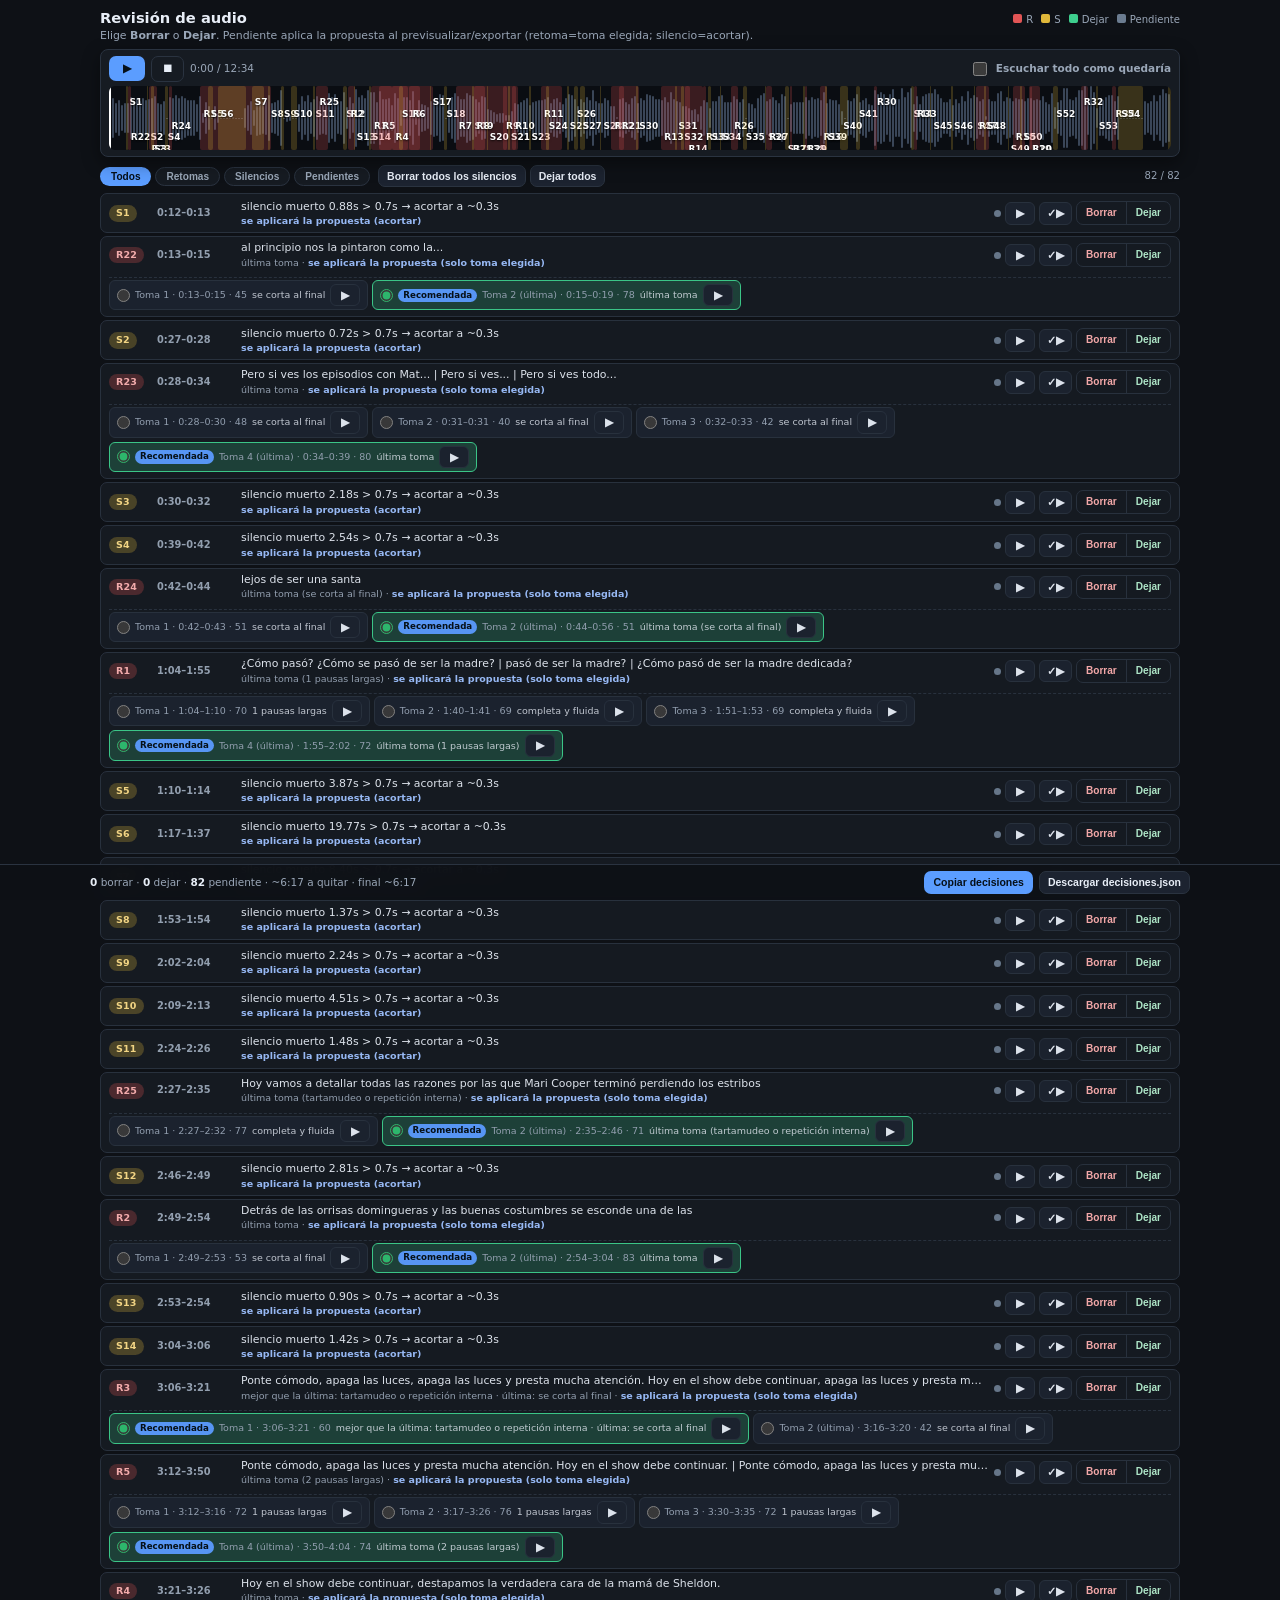
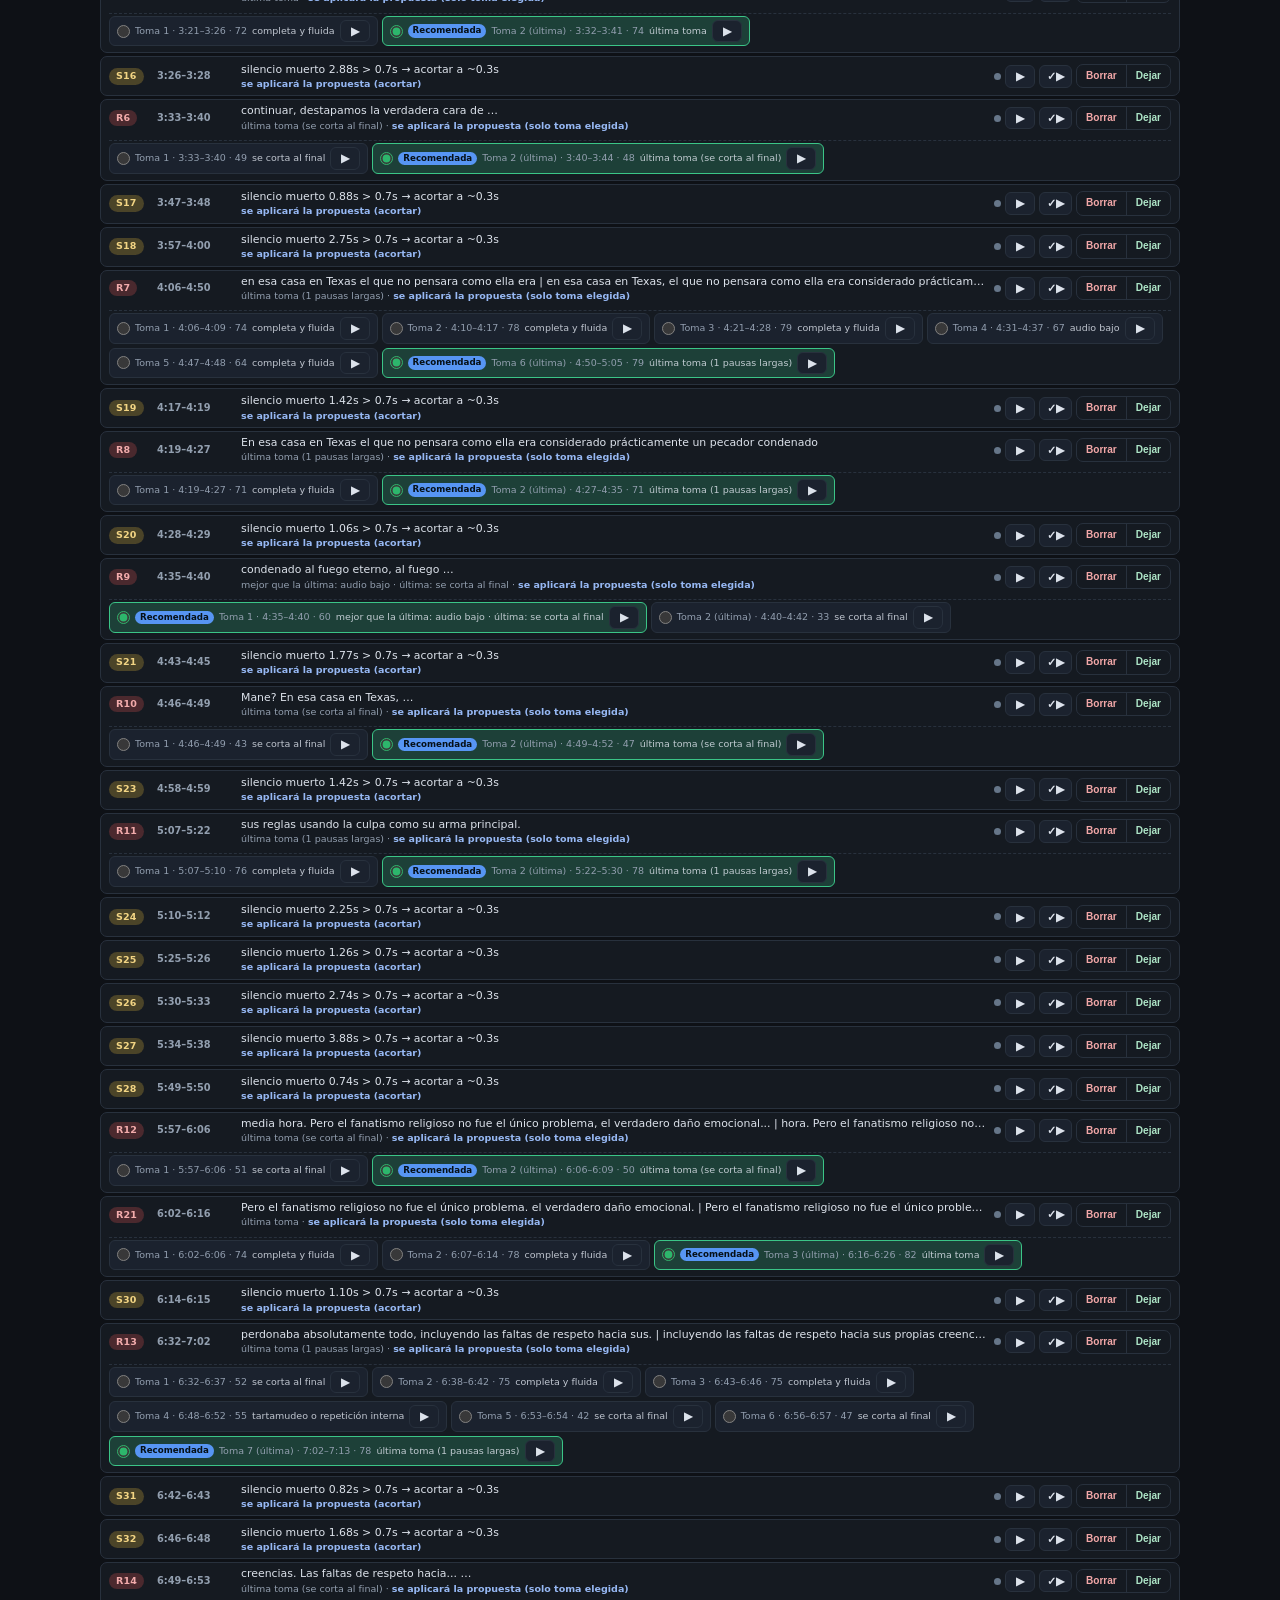
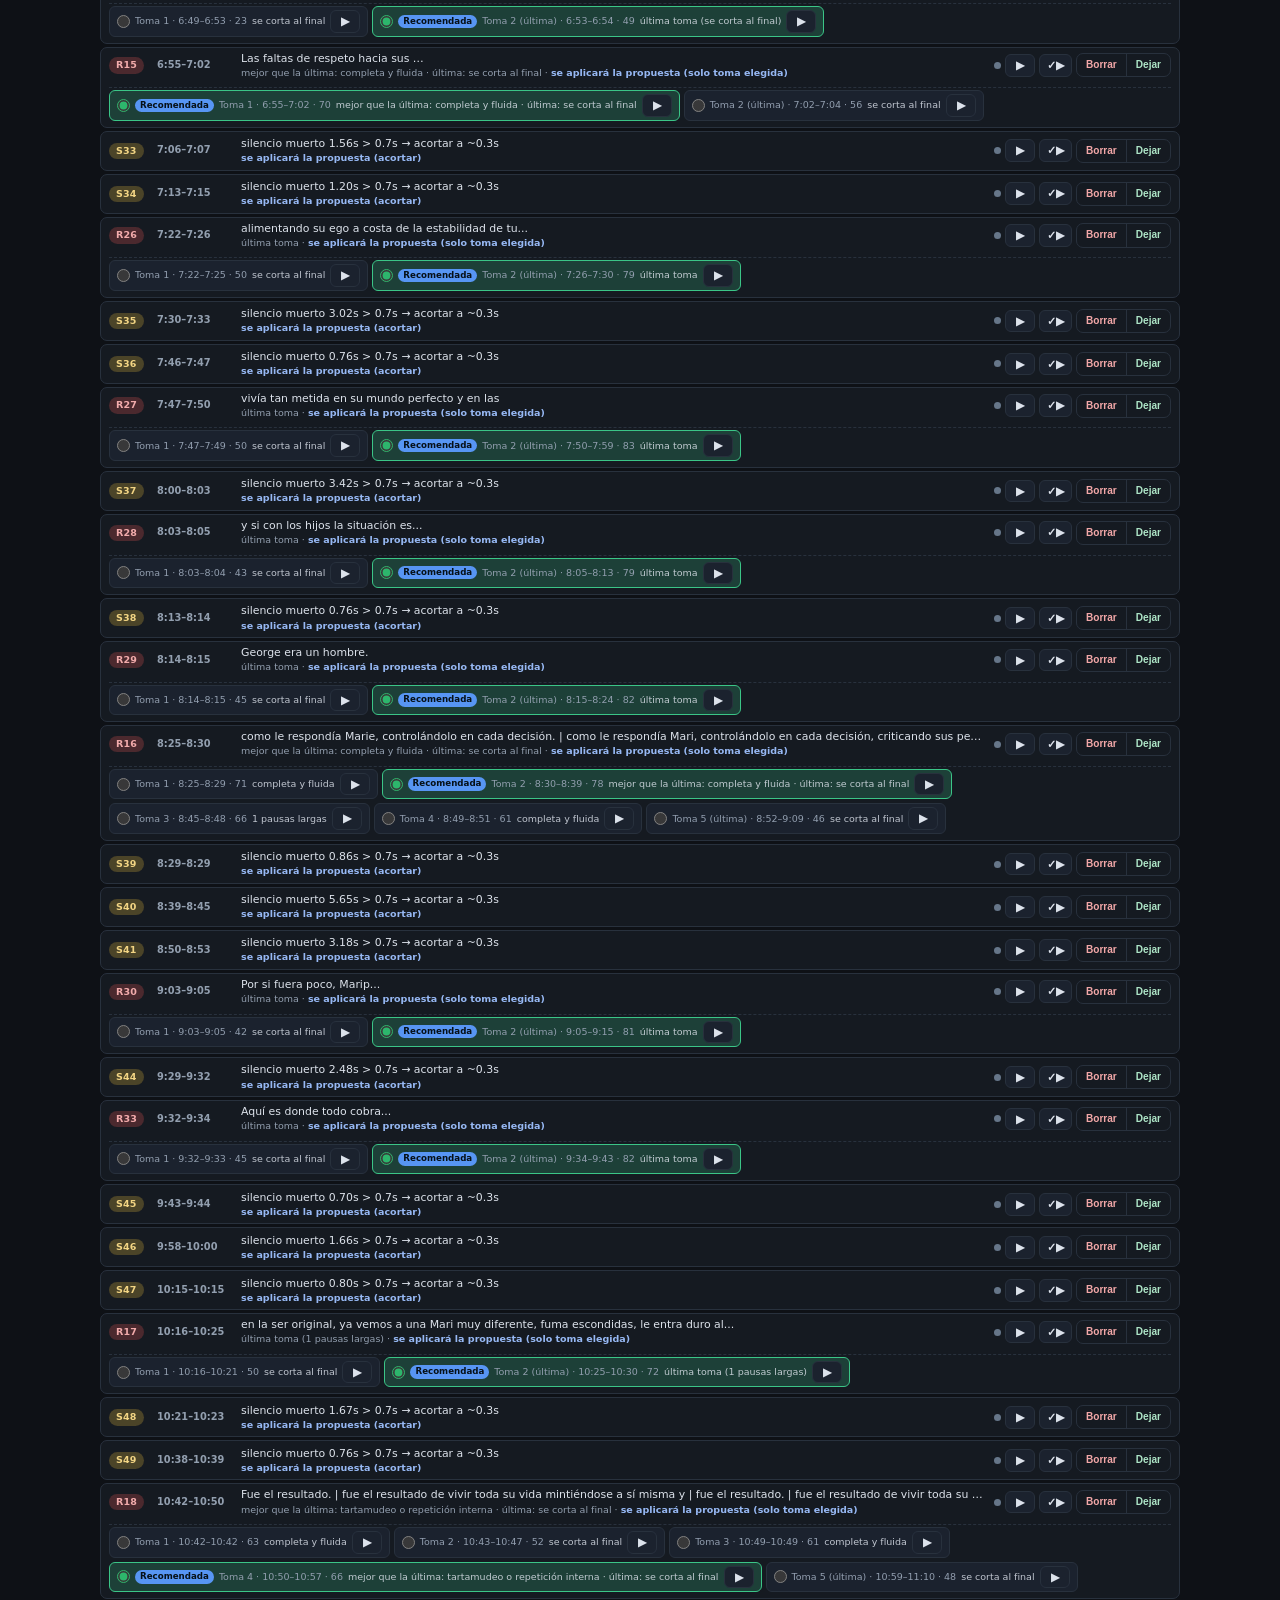
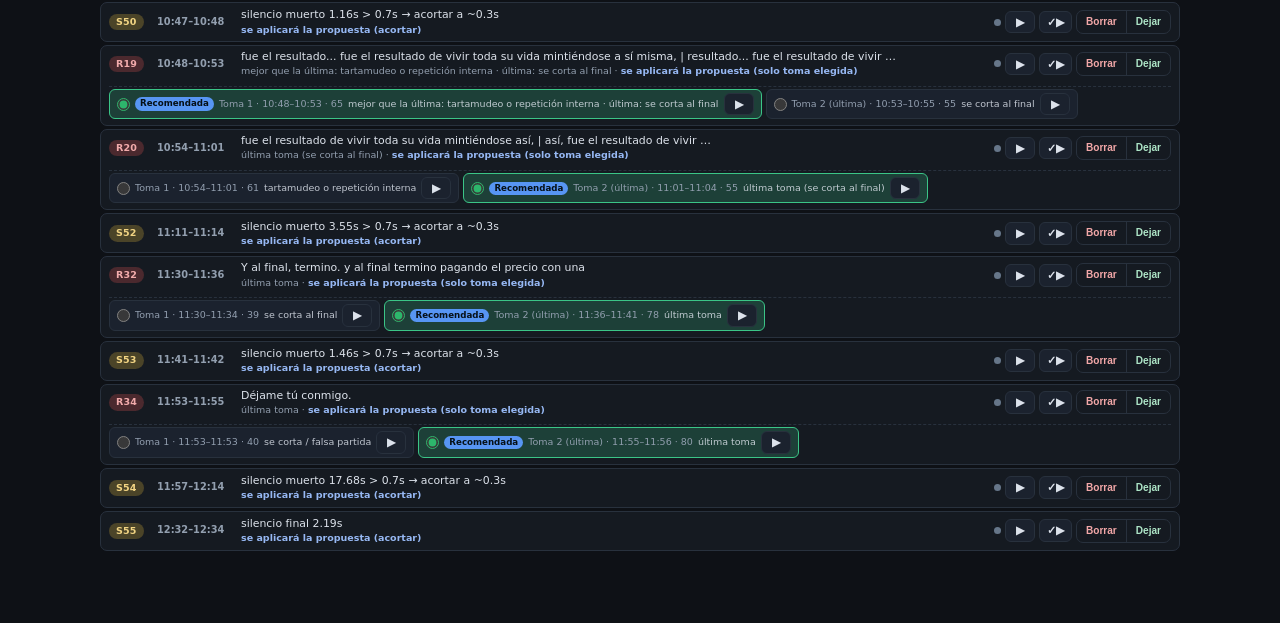
==== index.html @ 7ae742ab "Fix silent play after WebAudio routing; add audio loader (v5) Remove createMediaElementSource/gain f" ====
<!DOCTYPE html>
<html lang="es">
<head>
  <meta charset="utf-8" />
  <meta name="viewport" content="width=device-width, initial-scale=1, viewport-fit=cover" />
  <meta name="color-scheme" content="dark" />
  <link rel="icon" href="favicon.svg" type="image/svg+xml" />
  <title>Revisión de audio — Mary Cooper</title>
  <link rel="stylesheet" href="css/styles.css?v=5" />
</head>
<body>
  <div class="wrap">
    <header class="top">
      <div>
        <h1>Revisión de audio</h1>
        <p>Elige <strong>Borrar</strong> o <strong>Dejar</strong>. Pendiente aplica la propuesta al previsualizar/exportar (retoma=toma elegida; silencio=acortar).</p>
      </div>
      <div class="legend">
        <span><i class="swatch retake"></i>R</span>
        <span><i class="swatch silence"></i>S</span>
        <span><i class="swatch keep"></i>Dejar</span>
        <span><i class="swatch pending"></i>Pendiente</span>
      </div>
    </header>

    <section class="player-card" aria-label="Reproductor">
      <div class="controls">
        <button type="button" class="btn btn-primary btn-play" id="btnPlay" aria-label="Reproducir o pausar" disabled>
          <span class="btn-label">▶</span>
          <span class="btn-spin" hidden aria-hidden="true"></span>
        </button>
        <button type="button" class="btn btn-ghost" id="btnStop" title="Detener" disabled>⏹</button>
        <span class="time" id="timeLabel">0:00 / 0:00</span>
        <label class="preview-all">
          <input type="checkbox" id="previewAll" disabled />
          Escuchar todo como quedaría
        </label>
      </div>
      <div id="waveform"></div>
      <div id="audioLoader" class="audio-loader" role="status" aria-live="polite">
        <div class="spinner" aria-hidden="true"></div>
        <div class="loader-text" id="loaderText">Cargando audio…</div>
        <div class="loader-bar"><div class="loader-bar-fill" id="loaderBar" style="width:0%"></div></div>
      </div>
    </section>

    <div id="status" class="loading">Cargando propuestas…</div>

    <div class="toolbar">
      <div class="filters" role="tablist" aria-label="Filtros">
        <button type="button" class="chip active" data-filter="all">Todos</button>
        <button type="button" class="chip" data-filter="retake">Retomas</button>
        <button type="button" class="chip" data-filter="silence">Silencios</button>
        <button type="button" class="chip" data-filter="pendiente">Pendientes</button>
      </div>
      <div class="bulk">
        <button type="button" class="btn btn-sm" id="btnBulkSilence">Borrar todos los silencios</button>
        <button type="button" class="btn btn-sm" id="btnBulkDejar">Dejar todos</button>
      </div>
      <span id="listCount" class="list-count"></span>
    </div>

    <div id="list" class="list"></div>
  </div>

  <div class="bar" role="contentinfo">
    <div class="bar-inner">
      <div class="counts" id="counts">—</div>
      <button type="button" class="btn btn-primary btn-sm" id="btnCopy">Copiar decisiones</button>
      <button type="button" class="btn btn-sm" id="btnDownload">Descargar decisiones.json</button>
    </div>
  </div>
  <div class="toast" id="toast" role="status"></div>

  <script type="module" src="js/app.js?v=5"></script>
</body>
</html>
---- css/styles.css ----
:root {
  --bg: #0e1116;
  --bg2: #161b22;
  --bg3: #1c2330;
  --border: #2a3340;
  --text: #e8eef7;
  --muted: #9aa7b8;
  --red: #e25555;
  --red-dim: rgba(226, 85, 85, 0.28);
  --yellow: #e0b83a;
  --yellow-dim: rgba(224, 184, 58, 0.28);
  --green: #3ecf8e;
  --green-dim: rgba(62, 207, 142, 0.22);
  --accent: #5b9dff;
  --danger: #ff5c5c;
  --ok: #2fbf71;
  --pending: #6b7c90;
  --radius: 8px;
  --safe-bottom: env(safe-area-inset-bottom, 0px);
  --row-h: 40px;
}
* { box-sizing: border-box; }
html, body {
  margin: 0; padding: 0;
  background: var(--bg); color: var(--text);
  font-family: system-ui, -apple-system, "Segoe UI", Roboto, Ubuntu, sans-serif;
  line-height: 1.3;
  -webkit-text-size-adjust: 100%;
  font-size: 14px;
}
body { padding-bottom: calc(56px + var(--safe-bottom)); }
.wrap { max-width: 1100px; margin: 0 auto; padding: 8px 10px 16px; }
.top {
  display: flex; flex-wrap: wrap; gap: 8px 16px;
  align-items: baseline; justify-content: space-between;
  margin-bottom: 6px;
}
.top h1 { font-size: 1.05rem; margin: 0; font-weight: 700; }
.top p { margin: 2px 0 0; color: var(--muted); font-size: 0.78rem; }
.legend {
  display: flex; flex-wrap: wrap; gap: 8px;
  font-size: 0.72rem; color: var(--muted);
}
.swatch {
  display: inline-block; width: 9px; height: 9px;
  border-radius: 2px; margin-right: 4px; vertical-align: 0;
}
.swatch.retake { background: var(--red); }
.swatch.silence { background: var(--yellow); }
.swatch.keep { background: var(--green); }
.swatch.pending { background: var(--pending); }

.player-card {
  background: var(--bg2);
  border: 1px solid var(--border);
  border-radius: var(--radius);
  padding: 6px 8px 6px;
  margin-bottom: 8px;
  position: sticky; top: 0; z-index: 20;
  box-shadow: 0 6px 18px rgba(0,0,0,.4);
}
.controls {
  display: flex; flex-wrap: wrap; gap: 6px;
  align-items: center; margin-bottom: 4px;
}
.btn {
  appearance: none;
  border: 1px solid var(--border);
  background: var(--bg3); color: var(--text);
  border-radius: 7px; padding: 5px 10px;
  font-size: 0.8rem; font-weight: 600;
  cursor: pointer; touch-action: manipulation;
  line-height: 1.2;
}
.btn:active { transform: scale(0.98); }
.btn-primary { background: var(--accent); border-color: transparent; color: #061018; }
.btn-play { min-width: 36px; padding: 5px 8px; }
.btn-ghost { background: transparent; }
.btn-sm { padding: 4px 8px; font-size: 0.75rem; }
.btn-icon {
  padding: 4px 7px; min-width: 30px;
  font-size: 0.75rem; border-radius: 6px;
}
.time {
  font-variant-numeric: tabular-nums;
  color: var(--muted); font-size: 0.75rem;
}
.preview-all {
  display: flex; align-items: center; gap: 6px;
  margin-left: auto; font-size: 0.75rem; font-weight: 600;
  color: var(--muted); cursor: pointer;
}
.preview-all input { width: 14px; height: 14px; accent-color: var(--accent); }
#waveform {
  width: 100%; min-height: 64px;
  background: #0a0d12; border-radius: 6px; overflow: hidden;
}
#waveform ::part(region) { z-index: 3; }
#waveform ::part(region-content) {
  font-size: 9px; font-weight: 700; color: #fff;
  text-shadow: 0 1px 2px rgba(0,0,0,.8);
  padding: 0 3px !important; white-space: nowrap;
}

.toolbar {
  display: flex; flex-wrap: wrap; gap: 6px 8px;
  align-items: center; margin: 6px 0 6px;
}
.filters { display: flex; flex-wrap: wrap; gap: 4px; }
.chip {
  appearance: none; border: 1px solid var(--border);
  background: var(--bg2); color: var(--muted);
  border-radius: 999px; padding: 3px 10px;
  font-size: 0.72rem; font-weight: 700; cursor: pointer;
}
.chip.active { background: var(--accent); color: #061018; border-color: transparent; }
.bulk { display: flex; flex-wrap: wrap; gap: 4px; }
.list-count { color: var(--muted); font-size: 0.72rem; margin-left: auto; }

.list { display: flex; flex-direction: column; gap: 3px; }
.row {
  display: grid;
  grid-template-columns: 42px 78px minmax(0,1fr) auto;
  gap: 6px; align-items: center;
  min-height: var(--row-h);
  padding: 4px 8px;
  background: var(--bg2);
  border: 1px solid var(--border);
  border-radius: 7px;
  cursor: pointer;
  scroll-margin-top: 120px;
}
.row:hover { border-color: #3a4658; }
.row.active { border-color: var(--accent); box-shadow: 0 0 0 1px var(--accent); }
.row.pendiente { opacity: 0.95; }
.row.borrar {
  background: linear-gradient(90deg, rgba(226,85,85,.12), var(--bg2) 40%);
  border-color: rgba(226,85,85,.35);
}
.row.dejar {
  background: linear-gradient(90deg, rgba(62,207,142,.12), var(--bg2) 40%);
  border-color: rgba(62,207,142,.4);
}
.badge {
  font-size: 0.68rem; font-weight: 800;
  letter-spacing: 0.02em; padding: 2px 7px;
  border-radius: 999px; text-align: center; justify-self: start;
}
.badge.retake { background: var(--red-dim); color: #ffb4b4; }
.badge.silence { background: var(--yellow-dim); color: #ffe08a; }
.badge-time {
  font-size: 0.7rem; color: var(--muted);
  font-variant-numeric: tabular-nums; font-weight: 600;
  white-space: nowrap;
}
.row-main {
  min-width: 0; display: flex; flex-direction: column; gap: 1px;
}
.row-text {
  font-size: 0.78rem; white-space: nowrap; overflow: hidden; text-overflow: ellipsis;
}
.row-sub {
  font-size: 0.68rem; color: var(--muted);
  white-space: nowrap; overflow: hidden; text-overflow: ellipsis;
}
.row-actions {
  display: flex; align-items: center; gap: 4px; flex-shrink: 0;
}
.seg {
  display: inline-flex; border: 1px solid var(--border);
  border-radius: 7px; overflow: hidden;
}
.seg .btn {
  border: 0; border-radius: 0; padding: 5px 9px;
  font-size: 0.72rem; font-weight: 800;
  background: transparent; color: var(--muted);
}
.seg .btn + .btn { border-left: 1px solid var(--border); }
.seg .btn-borrar.selected { background: var(--danger); color: #1a0505; }
.seg .btn-dejar.selected { background: var(--ok); color: #04140c; }
.seg .btn-borrar:not(.selected) { color: #ffb0b0; }
.seg .btn-dejar:not(.selected) { color: #b6f0d0; }
.state-dot {
  width: 7px; height: 7px; border-radius: 50%;
  background: var(--pending); flex-shrink: 0;
}
.row.borrar .state-dot { background: var(--danger); }
.row.dejar .state-dot { background: var(--ok); }

.takes {
  grid-column: 1 / -1;
  display: flex; flex-wrap: wrap; gap: 4px;
  padding: 2px 0 2px 0; margin-top: 2px;
  border-top: 1px dashed var(--border);
}
.take-chip {
  display: flex; align-items: center; gap: 5px;
  padding: 3px 7px; border-radius: 6px;
  border: 1px solid var(--border); background: var(--bg3);
  font-size: 0.68rem; cursor: pointer; max-width: 100%;
}
.take-chip input { accent-color: var(--ok); margin: 0; }
.take-chip.selected { border-color: var(--green); background: var(--green-dim); }
.take-chip .rec-tag {
  background: var(--accent); color: #061018;
  font-weight: 800; font-size: 0.62rem;
  padding: 1px 5px; border-radius: 999px;
}
.take-chip .t-meta { color: var(--muted); white-space: nowrap; }
.take-chip .t-reason { color: var(--text); opacity: .85; }

.bar {
  position: fixed; left: 0; right: 0; bottom: 0;
  background: rgba(14,17,22,.96);
  border-top: 1px solid var(--border);
  padding: 6px 10px calc(6px + var(--safe-bottom));
  z-index: 40; backdrop-filter: blur(8px);
}
.bar-inner {
  max-width: 1100px; margin: 0 auto;
  display: flex; flex-wrap: wrap; gap: 6px; align-items: center;
}
.counts { font-size: 0.75rem; color: var(--muted); flex: 1; min-width: 140px; }
.counts strong { color: var(--text); }
.loading { padding: 16px; text-align: center; color: var(--muted); font-size: 0.85rem; }
.error {
  background: #3a1518; color: #ffb0b0;
  padding: 8px 10px; border-radius: 8px; margin: 8px 0; font-size: 0.85rem;
}
.toast {
  position: fixed; left: 50%; bottom: calc(64px + var(--safe-bottom));
  transform: translateX(-50%);
  background: #223; color: var(--text);
  padding: 8px 14px; border-radius: 999px;
  border: 1px solid var(--border); z-index: 50;
  opacity: 0; pointer-events: none; transition: opacity .2s;
  font-size: 0.8rem;
}
.toast.show { opacity: 1; }
@media (max-width: 720px) {
  .row {
    grid-template-columns: 40px 70px minmax(0,1fr);
    grid-template-rows: auto auto;
  }
  .row-actions {
    grid-column: 1 / -1;
    justify-content: flex-end;
  }
  .preview-all { margin-left: 0; width: 100%; }
}

.apply-hint {
  color: #9ec1ff;
  font-weight: 600;
}
.preview-all {
  gap: 6px;
}

.audio-loader {
  display: flex;
  flex-direction: column;
  gap: 6px;
  align-items: center;
  justify-content: center;
  padding: 10px 8px 4px;
  color: var(--muted);
  font-size: 0.78rem;
}
.audio-loader[hidden] { display: none !important; }
.audio-loader .spinner,
.btn-spin {
  width: 18px; height: 18px;
  border: 2px solid #3a4658;
  border-top-color: var(--accent);
  border-radius: 50%;
  animation: spin .7s linear infinite;
}
.btn-spin { width: 14px; height: 14px; border-width: 2px; display: inline-block; vertical-align: -2px; }
.btn.is-waiting .btn-label { display: none; }
.btn.is-waiting .btn-spin { display: inline-block; }
.btn .btn-spin[hidden] { display: none; }
@keyframes spin { to { transform: rotate(360deg); } }
.loader-bar {
  width: min(420px, 90%);
  height: 6px;
  background: #0a0d12;
  border-radius: 999px;
  overflow: hidden;
  border: 1px solid var(--border);
}
.loader-bar-fill {
  height: 100%;
  background: var(--accent);
  width: 0%;
  transition: width .15s linear;
}
.player-card.is-loading #waveform { opacity: .35; }
.player-card.is-ready .audio-loader { display: none !important; }
.btn:disabled { opacity: 0.45; cursor: not-allowed; }
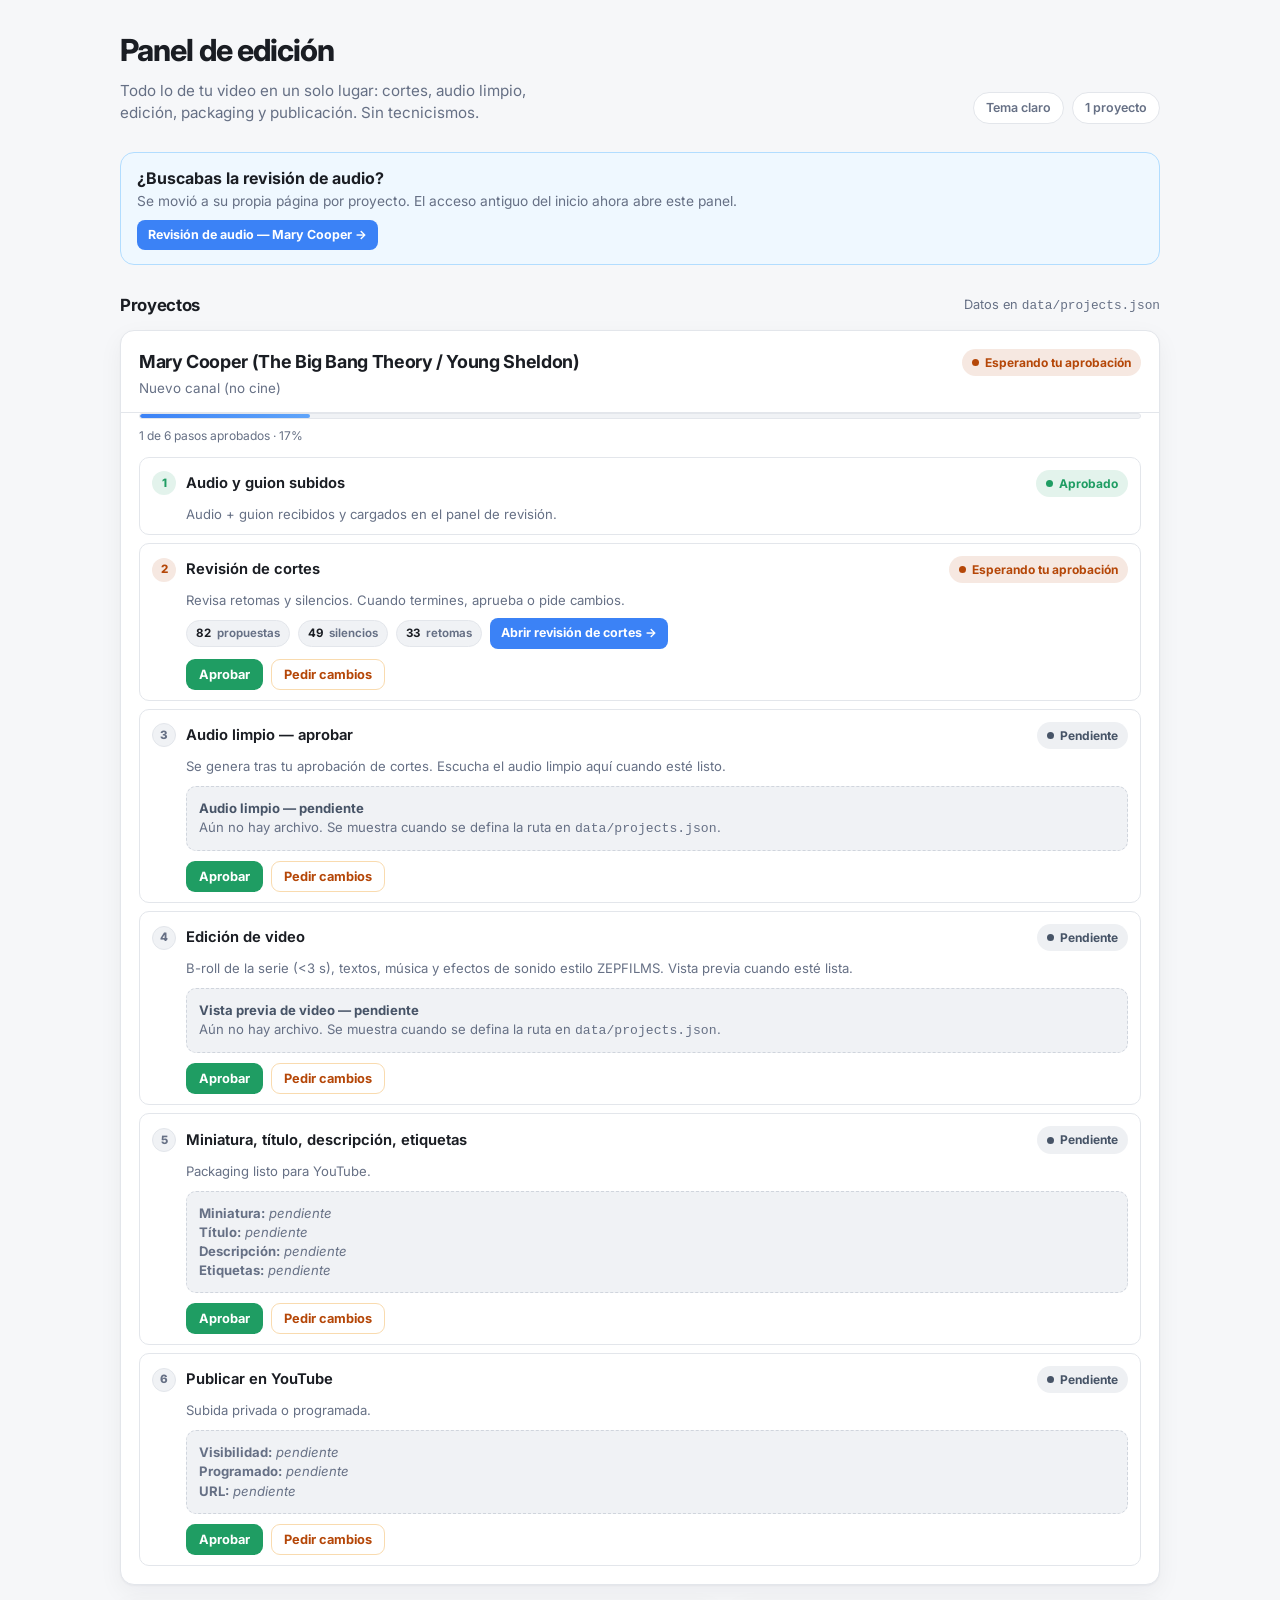
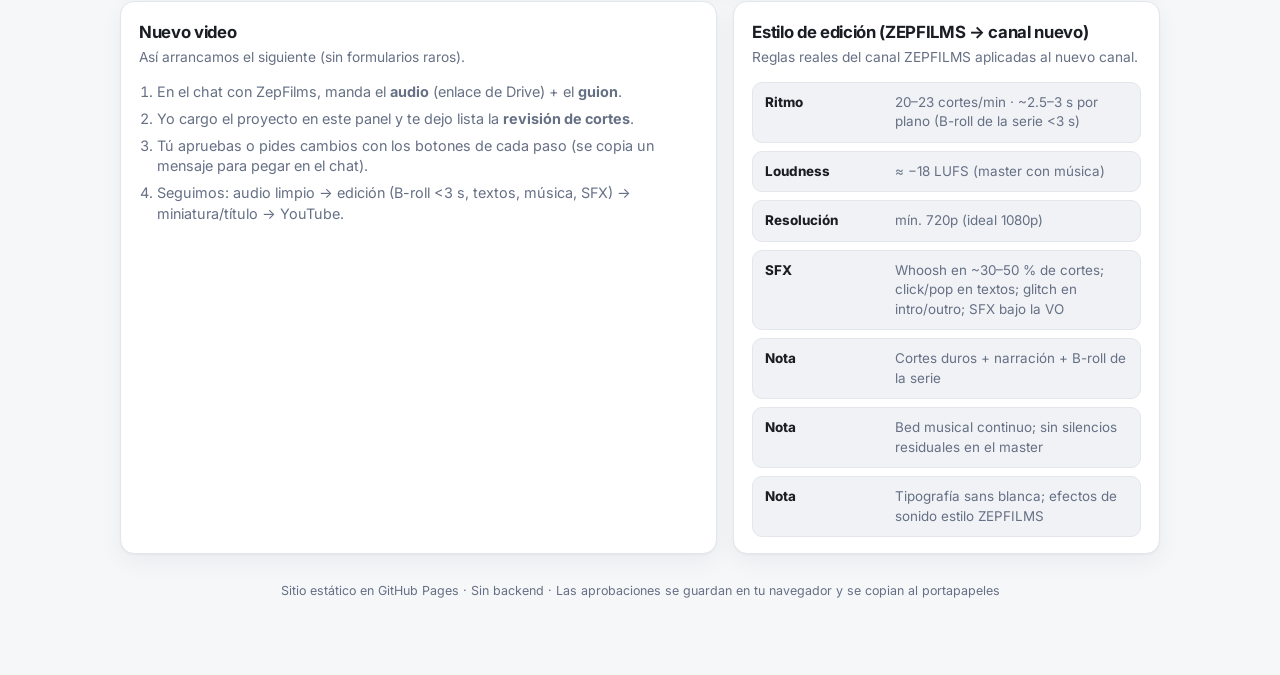
==== commit f3fe87a5: "Add light editing dashboard; move audio review to /revision/mary-cooper/ Root is now a Spanish light" ====
--- a/index.html
+++ b/index.html
@@ -3,75 +3,64 @@
 <head>
   <meta charset="utf-8" />
   <meta name="viewport" content="width=device-width, initial-scale=1, viewport-fit=cover" />
-  <meta name="color-scheme" content="dark" />
+  <meta name="color-scheme" content="light" />
+  <meta name="description" content="Panel de edición de videos — flujo simple de revisión y aprobación" />
   <link rel="icon" href="favicon.svg" type="image/svg+xml" />
-  <title>Revisión de audio — Mary Cooper</title>
-  <link rel="stylesheet" href="css/styles.css?v=5" />
+  <title>Panel de edición — Videos</title>
+  <link rel="preconnect" href="https://fonts.googleapis.com" />
+  <link rel="preconnect" href="https://fonts.gstatic.com" crossorigin />
+  <link href="https://fonts.googleapis.com/css2?family=Inter:wght@400;500;600;700;800&display=swap" rel="stylesheet" />
+  <link rel="stylesheet" href="css/dashboard.css?v=1" />
 </head>
 <body>
-  <div class="wrap">
-    <header class="top">
+  <div class="shell">
+    <header class="hero">
       <div>
-        <h1>Revisión de audio</h1>
-        <p>Elige <strong>Borrar</strong> o <strong>Dejar</strong>. Pendiente aplica la propuesta al previsualizar/exportar (retoma=toma elegida; silencio=acortar).</p>
+        <h1>Panel de edición</h1>
+        <p>Todo lo de tu video en un solo lugar: cortes, audio limpio, edición, packaging y publicación. Sin tecnicismos.</p>
       </div>
-      <div class="legend">
-        <span><i class="swatch retake"></i>R</span>
-        <span><i class="swatch silence"></i>S</span>
-        <span><i class="swatch keep"></i>Dejar</span>
-        <span><i class="swatch pending"></i>Pendiente</span>
+      <div class="hero-meta">
+        <span class="pill">Tema claro</span>
+        <span class="pill" id="projectCount">—</span>
       </div>
     </header>
 
-    <section class="player-card" aria-label="Reproductor">
-      <div class="controls">
-        <button type="button" class="btn btn-primary btn-play" id="btnPlay" aria-label="Reproducir o pausar" disabled>
-          <span class="btn-label">▶</span>
-          <span class="btn-spin" hidden aria-hidden="true"></span>
-        </button>
-        <button type="button" class="btn btn-ghost" id="btnStop" title="Detener" disabled>⏹</button>
-        <span class="time" id="timeLabel">0:00 / 0:00</span>
-        <label class="preview-all">
-          <input type="checkbox" id="previewAll" disabled />
-          Escuchar todo como quedaría
-        </label>
+    <div class="notice" role="note">
+      <div>
+        <strong>¿Buscabas la revisión de audio?</strong>
+        <p>Se movió a su propia página por proyecto. El acceso antiguo del inicio ahora abre este panel.</p>
+        <a class="btn-link" href="revision/mary-cooper/">Revisión de audio — Mary Cooper →</a>
       </div>
-      <div id="waveform"></div>
-      <div id="audioLoader" class="audio-loader" role="status" aria-live="polite">
-        <div class="spinner" aria-hidden="true"></div>
-        <div class="loader-text" id="loaderText">Cargando audio…</div>
-        <div class="loader-bar"><div class="loader-bar-fill" id="loaderBar" style="width:0%"></div></div>
-      </div>
-    </section>
-
-    <div id="status" class="loading">Cargando propuestas…</div>
-
-    <div class="toolbar">
-      <div class="filters" role="tablist" aria-label="Filtros">
-        <button type="button" class="chip active" data-filter="all">Todos</button>
-        <button type="button" class="chip" data-filter="retake">Retomas</button>
-        <button type="button" class="chip" data-filter="silence">Silencios</button>
-        <button type="button" class="chip" data-filter="pendiente">Pendientes</button>
-      </div>
-      <div class="bulk">
-        <button type="button" class="btn btn-sm" id="btnBulkSilence">Borrar todos los silencios</button>
-        <button type="button" class="btn btn-sm" id="btnBulkDejar">Dejar todos</button>
-      </div>
-      <span id="listCount" class="list-count"></span>
     </div>
 
-    <div id="list" class="list"></div>
+    <div class="section-title">
+      <h2>Proyectos</h2>
+      <span>Datos en <code>data/projects.json</code></span>
+    </div>
+    <div id="projects" class="grid"></div>
+
+    <div class="grid grid-2" style="margin-top:16px">
+      <section class="card howto" aria-labelledby="nuevo-title">
+        <h2 id="nuevo-title">Nuevo video</h2>
+        <p class="lede">Así arrancamos el siguiente (sin formularios raros).</p>
+        <ol>
+          <li>En el chat con ZepFilms, manda el <strong>audio</strong> (enlace de Drive) + el <strong>guion</strong>.</li>
+          <li>Yo cargo el proyecto en este panel y te dejo lista la <strong>revisión de cortes</strong>.</li>
+          <li>Tú apruebas o pides cambios con los botones de cada paso (se copia un mensaje para pegar en el chat).</li>
+          <li>Seguimos: audio limpio → edición (B-roll &lt;3 s, textos, música, SFX) → miniatura/título → YouTube.</li>
+        </ol>
+      </section>
+
+      <section class="card" id="styleCard" aria-labelledby="style-title">
+        <h2 id="style-title">Estilo de edición</h2>
+        <p class="lede">Cargando…</p>
+      </section>
+    </div>
+
+    <p class="footer-note">Sitio estático en GitHub Pages · Sin backend · Las aprobaciones se guardan en tu navegador y se copian al portapapeles</p>
   </div>
 
-  <div class="bar" role="contentinfo">
-    <div class="bar-inner">
-      <div class="counts" id="counts">—</div>
-      <button type="button" class="btn btn-primary btn-sm" id="btnCopy">Copiar decisiones</button>
-      <button type="button" class="btn btn-sm" id="btnDownload">Descargar decisiones.json</button>
-    </div>
-  </div>
   <div class="toast" id="toast" role="status"></div>
-
-  <script type="module" src="js/app.js?v=5"></script>
+  <script src="js/dashboard.js?v=1"></script>
 </body>
 </html>
--- a/css/dashboard.css
+++ b/css/dashboard.css
@@ -0,0 +1,372 @@
+:root {
+  --bg: #f6f7f9;
+  --surface: #ffffff;
+  --surface-2: #f0f2f5;
+  --border: #e3e6eb;
+  --border-strong: #d0d5dd;
+  --text: #1a1d23;
+  --muted: #667085;
+  --accent: #3b82f6;
+  --accent-hover: #2563eb;
+  --accent-soft: rgba(59, 130, 246, 0.1);
+  --ok: #1f9d63;
+  --ok-soft: rgba(31, 157, 99, 0.12);
+  --warn: #b54708;
+  --warn-soft: rgba(181, 71, 8, 0.12);
+  --progress: #7c3aed;
+  --progress-soft: rgba(124, 58, 237, 0.12);
+  --pending: #98a2b3;
+  --pending-soft: rgba(152, 162, 179, 0.16);
+  --danger: #d92d20;
+  --radius: 14px;
+  --radius-sm: 10px;
+  --shadow: 0 1px 2px rgba(16, 24, 40, 0.04), 0 8px 24px rgba(16, 24, 40, 0.05);
+  --font: Inter, system-ui, -apple-system, "Segoe UI", Roboto, Ubuntu, sans-serif;
+}
+* { box-sizing: border-box; }
+html, body {
+  margin: 0; padding: 0;
+  background: var(--bg);
+  color: var(--text);
+  font-family: var(--font);
+  line-height: 1.45;
+  -webkit-text-size-adjust: 100%;
+}
+body { min-height: 100vh; }
+a { color: var(--accent); text-decoration: none; }
+a:hover { text-decoration: underline; }
+
+.shell {
+  max-width: 1080px;
+  margin: 0 auto;
+  padding: 28px 20px 64px;
+}
+.hero {
+  display: flex;
+  flex-wrap: wrap;
+  gap: 16px 24px;
+  align-items: flex-end;
+  justify-content: space-between;
+  margin-bottom: 28px;
+}
+.hero h1 {
+  margin: 0;
+  font-size: clamp(1.5rem, 3vw, 1.9rem);
+  letter-spacing: -0.03em;
+  font-weight: 750;
+}
+.hero p {
+  margin: 8px 0 0;
+  color: var(--muted);
+  max-width: 46ch;
+  font-size: 0.95rem;
+}
+.hero-meta {
+  display: flex; gap: 8px; flex-wrap: wrap;
+}
+.pill {
+  display: inline-flex; align-items: center; gap: 6px;
+  padding: 6px 12px;
+  border-radius: 999px;
+  border: 1px solid var(--border);
+  background: var(--surface);
+  font-size: 0.78rem;
+  font-weight: 600;
+  color: var(--muted);
+}
+
+.grid {
+  display: grid;
+  gap: 16px;
+}
+.grid-2 {
+  grid-template-columns: 1.4fr 1fr;
+}
+@media (max-width: 860px) {
+  .grid-2 { grid-template-columns: 1fr; }
+}
+
+.card {
+  background: var(--surface);
+  border: 1px solid var(--border);
+  border-radius: var(--radius);
+  box-shadow: var(--shadow);
+  padding: 18px 18px 16px;
+}
+.card h2 {
+  margin: 0 0 4px;
+  font-size: 1.05rem;
+  letter-spacing: -0.02em;
+}
+.card .lede {
+  margin: 0 0 14px;
+  color: var(--muted);
+  font-size: 0.86rem;
+}
+
+.section-title {
+  display: flex; align-items: center; justify-content: space-between;
+  gap: 12px; margin: 28px 0 12px;
+}
+.section-title h2 {
+  margin: 0; font-size: 1.05rem; letter-spacing: -0.02em;
+}
+.section-title span { color: var(--muted); font-size: 0.8rem; }
+
+.project-card {
+  padding: 0;
+  overflow: hidden;
+}
+.project-head {
+  padding: 18px 18px 14px;
+  border-bottom: 1px solid var(--border);
+  display: flex; flex-wrap: wrap; gap: 12px;
+  justify-content: space-between; align-items: flex-start;
+}
+.project-head h3 {
+  margin: 0;
+  font-size: 1.12rem;
+  letter-spacing: -0.02em;
+}
+.project-head .sub {
+  margin: 4px 0 0;
+  color: var(--muted);
+  font-size: 0.84rem;
+}
+.status-badge {
+  display: inline-flex; align-items: center; gap: 6px;
+  padding: 5px 10px;
+  border-radius: 999px;
+  font-size: 0.75rem;
+  font-weight: 700;
+  white-space: nowrap;
+}
+.status-badge::before {
+  content: "";
+  width: 7px; height: 7px; border-radius: 50%;
+  background: currentColor;
+}
+.status-pendiente { background: var(--pending-soft); color: #475467; }
+.status-en_progreso { background: var(--progress-soft); color: #6941c6; }
+.status-esperando_aprobacion { background: var(--warn-soft); color: var(--warn); }
+.status-aprobado { background: var(--ok-soft); color: var(--ok); }
+
+.progress-track {
+  margin: 0 18px 8px;
+  height: 6px;
+  background: var(--surface-2);
+  border-radius: 999px;
+  overflow: hidden;
+  border: 1px solid var(--border);
+}
+.progress-fill {
+  height: 100%;
+  background: linear-gradient(90deg, var(--accent), #60a5fa);
+  border-radius: 999px;
+  transition: width .3s ease;
+}
+.progress-label {
+  margin: 0 18px 12px;
+  font-size: 0.75rem;
+  color: var(--muted);
+}
+
+.steps { list-style: none; margin: 0; padding: 0 10px 10px; }
+.step {
+  border: 1px solid var(--border);
+  border-radius: var(--radius-sm);
+  padding: 12px 12px 10px;
+  margin: 8px;
+  background: #fff;
+}
+.step + .step { }
+.step-top {
+  display: flex; flex-wrap: wrap; gap: 8px 12px;
+  align-items: center; justify-content: space-between;
+}
+.step-title {
+  display: flex; align-items: center; gap: 10px;
+  font-weight: 650; font-size: 0.92rem;
+}
+.step-num {
+  width: 24px; height: 24px; border-radius: 999px;
+  display: inline-flex; align-items: center; justify-content: center;
+  font-size: 0.72rem; font-weight: 800;
+  background: var(--surface-2); color: var(--muted);
+  border: 1px solid var(--border);
+  flex-shrink: 0;
+}
+.step.is-aprobado .step-num { background: var(--ok-soft); color: var(--ok); border-color: transparent; }
+.step.is-esperando_aprobacion .step-num { background: var(--warn-soft); color: var(--warn); border-color: transparent; }
+.step.is-en_progreso .step-num { background: var(--progress-soft); color: #6941c6; border-color: transparent; }
+.step-detail {
+  margin: 8px 0 0 34px;
+  color: var(--muted);
+  font-size: 0.82rem;
+}
+.step-meta {
+  margin: 8px 0 0 34px;
+  display: flex; flex-wrap: wrap; gap: 8px; align-items: center;
+}
+.chip-count {
+  display: inline-flex; gap: 6px; align-items: center;
+  padding: 4px 9px;
+  border-radius: 999px;
+  background: var(--surface-2);
+  border: 1px solid var(--border);
+  font-size: 0.72rem;
+  font-weight: 650;
+  color: var(--muted);
+}
+.chip-count strong { color: var(--text); }
+.btn-link {
+  display: inline-flex; align-items: center; gap: 6px;
+  padding: 6px 11px;
+  border-radius: 8px;
+  background: var(--accent);
+  color: #fff !important;
+  font-size: 0.78rem;
+  font-weight: 700;
+  text-decoration: none !important;
+}
+.btn-link:hover { background: var(--accent-hover); }
+
+.actions {
+  margin: 10px 0 0 34px;
+  display: flex; flex-wrap: wrap; gap: 8px; align-items: flex-start;
+}
+.btn {
+  appearance: none;
+  border: 1px solid var(--border);
+  background: var(--surface);
+  color: var(--text);
+  border-radius: 9px;
+  padding: 7px 12px;
+  font-size: 0.8rem;
+  font-weight: 700;
+  cursor: pointer;
+  font-family: inherit;
+  transition: background .15s, border-color .15s;
+}
+.btn:hover { background: var(--surface-2); }
+.btn-primary { background: var(--accent); border-color: transparent; color: #fff; }
+.btn-primary:hover { background: var(--accent-hover); }
+.btn-ghost { background: transparent; }
+.btn-ok { background: var(--ok); border-color: transparent; color: #fff; }
+.btn-ok:hover { filter: brightness(0.95); }
+.btn-warn { background: #fff; border-color: #f9dbaf; color: var(--warn); }
+.btn-warn:hover { background: #fffaeb; }
+.change-box {
+  width: 100%;
+  margin-top: 4px;
+  display: none;
+}
+.change-box.open { display: block; }
+.change-box textarea {
+  width: 100%;
+  min-height: 72px;
+  resize: vertical;
+  border: 1px solid var(--border);
+  border-radius: 10px;
+  padding: 10px 12px;
+  font: inherit;
+  font-size: 0.85rem;
+  background: var(--surface-2);
+  color: var(--text);
+}
+.change-box textarea:focus {
+  outline: 2px solid var(--accent-soft);
+  border-color: var(--accent);
+}
+.change-actions { margin-top: 8px; display: flex; gap: 8px; flex-wrap: wrap; }
+
+.media-slot {
+  margin: 10px 0 0 34px;
+  border: 1px dashed var(--border-strong);
+  border-radius: 10px;
+  padding: 12px;
+  background: var(--surface-2);
+  color: var(--muted);
+  font-size: 0.82rem;
+}
+.media-slot audio, .media-slot video {
+  width: 100%;
+  max-height: 280px;
+  border-radius: 8px;
+  background: #000;
+  margin-top: 8px;
+}
+.media-slot .pending-label {
+  font-weight: 700;
+  color: #475467;
+}
+
+.notice {
+  display: flex; gap: 14px; align-items: flex-start;
+  padding: 14px 16px;
+  border-radius: var(--radius);
+  border: 1px solid #b2ddff;
+  background: #eff8ff;
+}
+.notice strong { display: block; margin-bottom: 2px; }
+.notice p { margin: 0; color: var(--muted); font-size: 0.86rem; }
+.notice a.btn-link { margin-top: 8px; }
+
+.style-list {
+  list-style: none; margin: 0; padding: 0;
+  display: grid; gap: 8px;
+}
+.style-list li {
+  display: flex; gap: 10px; align-items: flex-start;
+  padding: 10px 12px;
+  border-radius: 10px;
+  background: var(--surface-2);
+  border: 1px solid var(--border);
+  font-size: 0.84rem;
+}
+.style-list .k {
+  min-width: 7.5rem;
+  font-weight: 750;
+  color: var(--text);
+}
+.style-list .v { color: var(--muted); }
+
+.howto ol {
+  margin: 0;
+  padding-left: 1.15rem;
+  color: var(--muted);
+  font-size: 0.9rem;
+}
+.howto li { margin: 6px 0; }
+.howto code {
+  font-size: 0.82em;
+  background: var(--surface-2);
+  border: 1px solid var(--border);
+  padding: 1px 6px;
+  border-radius: 6px;
+}
+
+.empty {
+  padding: 28px; text-align: center; color: var(--muted);
+}
+
+.toast {
+  position: fixed; left: 50%; bottom: 24px;
+  transform: translateX(-50%);
+  background: #1a1d23; color: #fff;
+  padding: 10px 16px; border-radius: 999px;
+  z-index: 50; opacity: 0; pointer-events: none;
+  transition: opacity .2s;
+  font-size: 0.85rem;
+  box-shadow: var(--shadow);
+  max-width: min(92vw, 420px);
+  text-align: center;
+}
+.toast.show { opacity: 1; }
+
+.footer-note {
+  margin-top: 28px;
+  color: var(--muted);
+  font-size: 0.78rem;
+  text-align: center;
+}
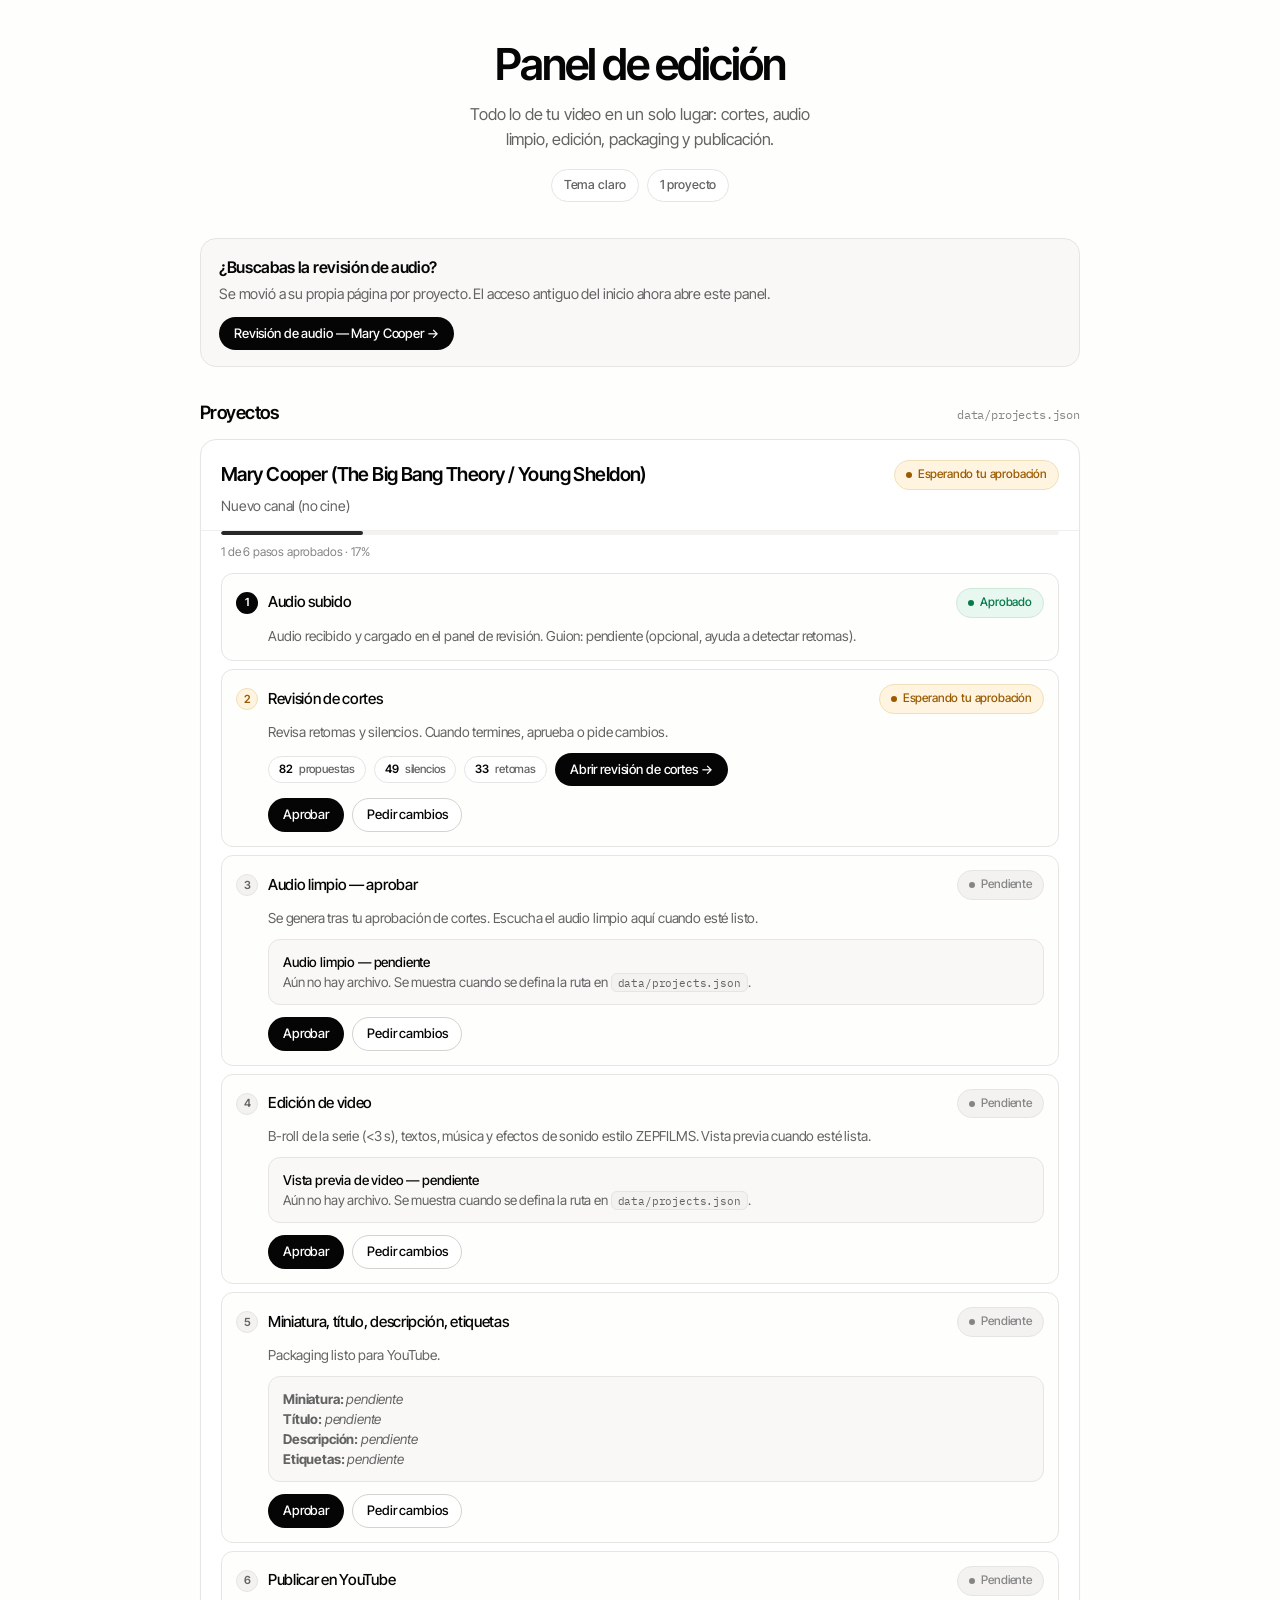
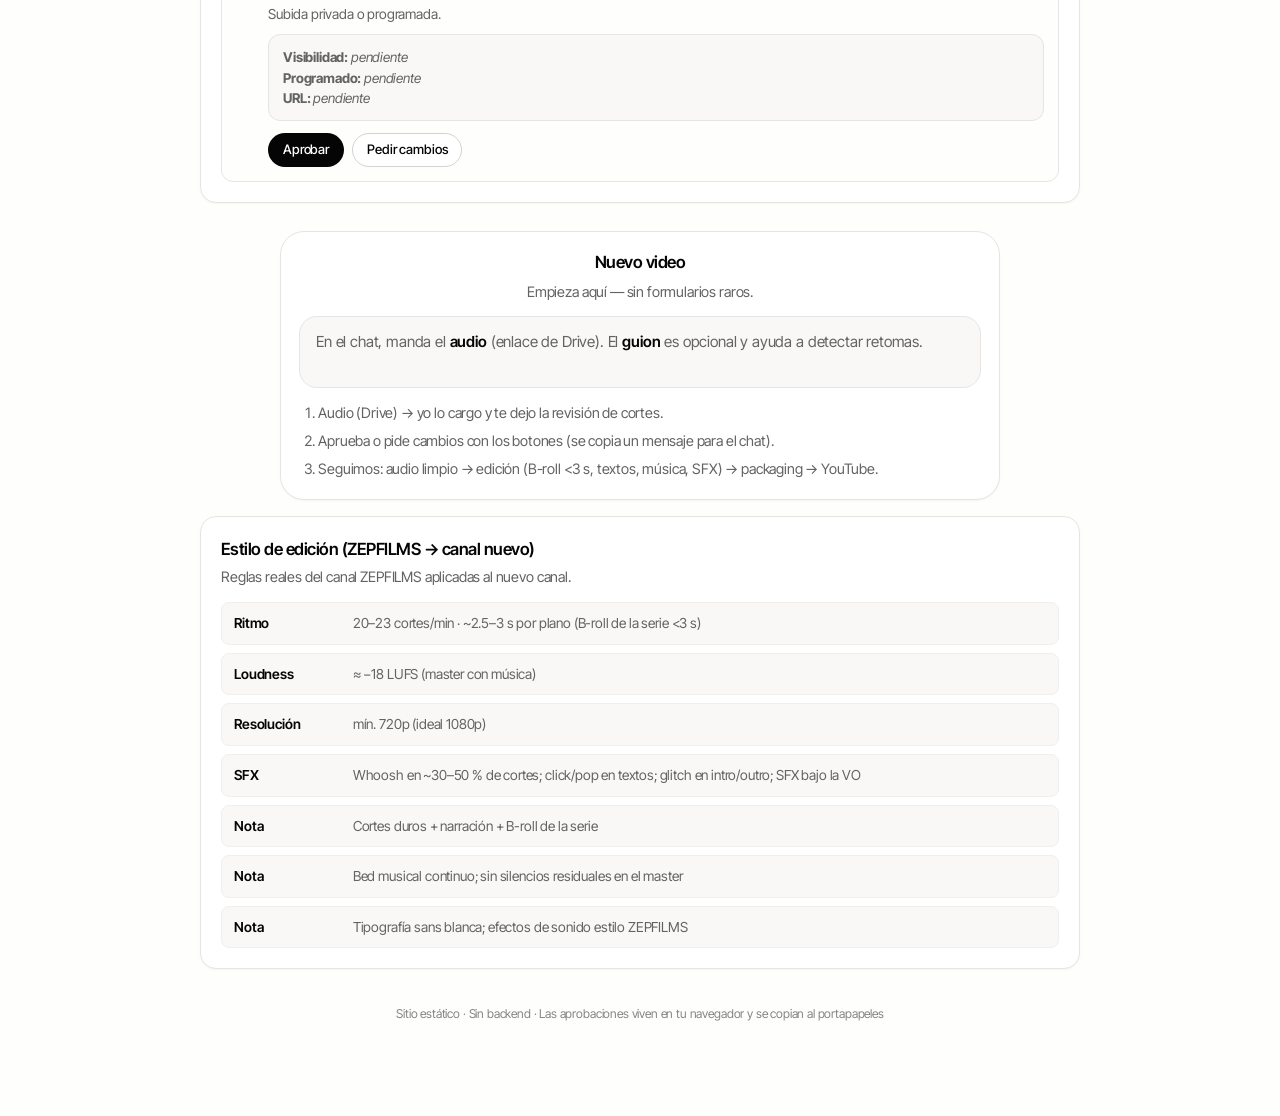
==== commit 8b1638fb: "Restyle panel to grok.com light look; fix audio/guion step copy Monochrome near-white UI with Inter " ====
--- a/index.html
+++ b/index.html
@@ -9,16 +9,14 @@
   <title>Panel de edición — Videos</title>
   <link rel="preconnect" href="https://fonts.googleapis.com" />
   <link rel="preconnect" href="https://fonts.gstatic.com" crossorigin />
-  <link href="https://fonts.googleapis.com/css2?family=Inter:wght@400;500;600;700;800&display=swap" rel="stylesheet" />
-  <link rel="stylesheet" href="css/dashboard.css?v=1" />
+  <link href="https://fonts.googleapis.com/css2?family=IBM+Plex+Mono:wght@400;500&family=Inter+Tight:wght@400;500;600;700&display=swap" rel="stylesheet" />
+  <link rel="stylesheet" href="css/dashboard.css?v=2" />
 </head>
 <body>
   <div class="shell">
     <header class="hero">
-      <div>
-        <h1>Panel de edición</h1>
-        <p>Todo lo de tu video en un solo lugar: cortes, audio limpio, edición, packaging y publicación. Sin tecnicismos.</p>
-      </div>
+      <h1>Panel de edición</h1>
+      <p>Todo lo de tu video en un solo lugar: cortes, audio limpio, edición, packaging y publicación.</p>
       <div class="hero-meta">
         <span class="pill">Tema claro</span>
         <span class="pill" id="projectCount">—</span>
@@ -35,32 +33,36 @@
 
     <div class="section-title">
       <h2>Proyectos</h2>
-      <span>Datos en <code>data/projects.json</code></span>
+      <span>data/projects.json</span>
     </div>
     <div id="projects" class="grid"></div>
 
-    <div class="grid grid-2" style="margin-top:16px">
-      <section class="card howto" aria-labelledby="nuevo-title">
+    <div style="margin-top:28px">
+      <section class="composer" aria-labelledby="nuevo-title">
         <h2 id="nuevo-title">Nuevo video</h2>
-        <p class="lede">Así arrancamos el siguiente (sin formularios raros).</p>
+        <p class="lede">Empieza aquí — sin formularios raros.</p>
+        <div class="composer-box">
+          En el chat, manda el <strong>audio</strong> (enlace de Drive). El <strong>guion</strong> es opcional y ayuda a detectar retomas.
+        </div>
         <ol>
-          <li>En el chat con ZepFilms, manda el <strong>audio</strong> (enlace de Drive) + el <strong>guion</strong>.</li>
-          <li>Yo cargo el proyecto en este panel y te dejo lista la <strong>revisión de cortes</strong>.</li>
-          <li>Tú apruebas o pides cambios con los botones de cada paso (se copia un mensaje para pegar en el chat).</li>
-          <li>Seguimos: audio limpio → edición (B-roll &lt;3 s, textos, música, SFX) → miniatura/título → YouTube.</li>
+          <li>Audio (Drive) → yo lo cargo y te dejo la revisión de cortes.</li>
+          <li>Aprueba o pide cambios con los botones (se copia un mensaje para el chat).</li>
+          <li>Seguimos: audio limpio → edición (B-roll &lt;3 s, textos, música, SFX) → packaging → YouTube.</li>
         </ol>
       </section>
+    </div>
 
+    <div style="margin-top:16px">
       <section class="card" id="styleCard" aria-labelledby="style-title">
         <h2 id="style-title">Estilo de edición</h2>
         <p class="lede">Cargando…</p>
       </section>
     </div>
 
-    <p class="footer-note">Sitio estático en GitHub Pages · Sin backend · Las aprobaciones se guardan en tu navegador y se copian al portapapeles</p>
+    <p class="footer-note">Sitio estático · Sin backend · Las aprobaciones viven en tu navegador y se copian al portapapeles</p>
   </div>
 
   <div class="toast" id="toast" role="status"></div>
-  <script src="js/dashboard.js?v=1"></script>
+  <script src="js/dashboard.js?v=2"></script>
 </body>
 </html>
--- a/css/dashboard.css
+++ b/css/dashboard.css
@@ -1,27 +1,35 @@
 :root {
-  --bg: #f6f7f9;
+  --bg: #fefefc;
+  --chrome: #f9f8f7;
   --surface: #ffffff;
-  --surface-2: #f0f2f5;
-  --border: #e3e6eb;
-  --border-strong: #d0d5dd;
-  --text: #1a1d23;
-  --muted: #667085;
-  --accent: #3b82f6;
-  --accent-hover: #2563eb;
-  --accent-soft: rgba(59, 130, 246, 0.1);
-  --ok: #1f9d63;
-  --ok-soft: rgba(31, 157, 99, 0.12);
-  --warn: #b54708;
-  --warn-soft: rgba(181, 71, 8, 0.12);
-  --progress: #7c3aed;
-  --progress-soft: rgba(124, 58, 237, 0.12);
-  --pending: #98a2b3;
-  --pending-soft: rgba(152, 162, 179, 0.16);
-  --danger: #d92d20;
-  --radius: 14px;
-  --radius-sm: 10px;
-  --shadow: 0 1px 2px rgba(16, 24, 40, 0.04), 0 8px 24px rgba(16, 24, 40, 0.05);
-  --font: Inter, system-ui, -apple-system, "Segoe UI", Roboto, Ubuntu, sans-serif;
+  --surface-soft: #f4f2f1;
+  --border: #e6e5e3;
+  --border-strong: #d4d3cf;
+  --border-soft: #f0efed;
+  --text: #050505;
+  --muted: #636363;
+  --muted-2: #858585;
+  --primary: #050505;
+  --on-primary: #ffffff;
+  --primary-hover: #1b1b1b;
+  --secondary: #f4f2f1;
+  --secondary-hover: #ebe8e6;
+  --ok: #057a4a;
+  --ok-soft: #e8f7f0;
+  --warn: #9a5b00;
+  --warn-soft: #fff4e0;
+  --progress: #4b5563;
+  --progress-soft: #f0efed;
+  --pending: #858585;
+  --pending-soft: #f4f2f1;
+  --radius: 16px;
+  --radius-md: 12px;
+  --radius-sm: 8px;
+  --pill: 9999px;
+  --shadow: 0 1px 2px rgba(5, 5, 5, 0.04);
+  --inset: inset 0 0 0 1px rgba(5, 5, 5, 0.04);
+  --font: "Inter Tight", Inter, ui-sans-serif, system-ui, -apple-system, "Segoe UI", sans-serif;
+  --mono: "IBM Plex Mono", ui-monospace, SFMono-Regular, Menlo, Consolas, monospace;
 }
 * { box-sizing: border-box; }
 html, body {
@@ -29,61 +37,60 @@
   background: var(--bg);
   color: var(--text);
   font-family: var(--font);
-  line-height: 1.45;
-  -webkit-text-size-adjust: 100%;
+  line-height: 1.5;
+  -webkit-font-smoothing: antialiased;
+  text-rendering: optimizeLegibility;
+  letter-spacing: -0.01em;
 }
 body { min-height: 100vh; }
-a { color: var(--accent); text-decoration: none; }
-a:hover { text-decoration: underline; }
+a { color: var(--text); text-decoration: underline; text-underline-offset: 3px; }
+a:hover { opacity: 0.75; }
 
 .shell {
-  max-width: 1080px;
+  max-width: 920px;
   margin: 0 auto;
-  padding: 28px 20px 64px;
+  padding: 40px 20px 80px;
 }
 .hero {
-  display: flex;
-  flex-wrap: wrap;
-  gap: 16px 24px;
-  align-items: flex-end;
-  justify-content: space-between;
-  margin-bottom: 28px;
+  text-align: center;
+  margin-bottom: 36px;
 }
 .hero h1 {
   margin: 0;
-  font-size: clamp(1.5rem, 3vw, 1.9rem);
-  letter-spacing: -0.03em;
-  font-weight: 750;
+  font-size: clamp(2rem, 4.5vw, 2.75rem);
+  font-weight: 600;
+  letter-spacing: -0.045em;
+  line-height: 1.1;
 }
 .hero p {
-  margin: 8px 0 0;
-  color: var(--muted);
-  max-width: 46ch;
-  font-size: 0.95rem;
+  margin: 14px auto 0;
+  color: var(--muted);
+  max-width: 42ch;
+  font-size: 1.02rem;
+  font-weight: 400;
 }
 .hero-meta {
+  margin-top: 18px;
   display: flex; gap: 8px; flex-wrap: wrap;
+  justify-content: center;
 }
 .pill {
   display: inline-flex; align-items: center; gap: 6px;
   padding: 6px 12px;
-  border-radius: 999px;
+  border-radius: var(--pill);
   border: 1px solid var(--border);
   background: var(--surface);
   font-size: 0.78rem;
-  font-weight: 600;
-  color: var(--muted);
-}
-
-.grid {
-  display: grid;
-  gap: 16px;
-}
-.grid-2 {
-  grid-template-columns: 1.4fr 1fr;
-}
+  font-weight: 500;
+  color: var(--muted);
+  letter-spacing: -0.01em;
+}
+
+.grid { display: grid; gap: 14px; }
+.grid-2 { grid-template-columns: 1.15fr 0.85fr; }
 @media (max-width: 860px) {
   .grid-2 { grid-template-columns: 1fr; }
+  .shell { padding-top: 28px; }
 }
 
 .card {
@@ -91,226 +98,249 @@
   border: 1px solid var(--border);
   border-radius: var(--radius);
   box-shadow: var(--shadow);
-  padding: 18px 18px 16px;
+  padding: 20px;
 }
 .card h2 {
   margin: 0 0 4px;
   font-size: 1.05rem;
-  letter-spacing: -0.02em;
+  font-weight: 600;
+  letter-spacing: -0.03em;
 }
 .card .lede {
   margin: 0 0 14px;
   color: var(--muted);
-  font-size: 0.86rem;
+  font-size: 0.9rem;
 }
 
 .section-title {
-  display: flex; align-items: center; justify-content: space-between;
-  gap: 12px; margin: 28px 0 12px;
+  display: flex; align-items: baseline; justify-content: space-between;
+  gap: 12px; margin: 32px 0 12px;
 }
 .section-title h2 {
-  margin: 0; font-size: 1.05rem; letter-spacing: -0.02em;
-}
-.section-title span { color: var(--muted); font-size: 0.8rem; }
-
-.project-card {
-  padding: 0;
-  overflow: hidden;
-}
+  margin: 0; font-size: 1.15rem; font-weight: 600; letter-spacing: -0.03em;
+}
+.section-title span {
+  color: var(--muted-2);
+  font-size: 0.78rem;
+  font-family: var(--mono);
+}
+
+.project-card { padding: 0; overflow: hidden; }
 .project-head {
-  padding: 18px 18px 14px;
-  border-bottom: 1px solid var(--border);
+  padding: 20px 20px 14px;
+  border-bottom: 1px solid var(--border-soft);
   display: flex; flex-wrap: wrap; gap: 12px;
   justify-content: space-between; align-items: flex-start;
 }
 .project-head h3 {
   margin: 0;
-  font-size: 1.12rem;
-  letter-spacing: -0.02em;
+  font-size: 1.2rem;
+  font-weight: 600;
+  letter-spacing: -0.03em;
 }
 .project-head .sub {
-  margin: 4px 0 0;
-  color: var(--muted);
-  font-size: 0.84rem;
+  margin: 6px 0 0;
+  color: var(--muted);
+  font-size: 0.88rem;
 }
 .status-badge {
   display: inline-flex; align-items: center; gap: 6px;
-  padding: 5px 10px;
-  border-radius: 999px;
-  font-size: 0.75rem;
-  font-weight: 700;
+  padding: 5px 11px;
+  border-radius: var(--pill);
+  font-size: 0.74rem;
+  font-weight: 500;
   white-space: nowrap;
+  border: 1px solid transparent;
 }
 .status-badge::before {
   content: "";
-  width: 7px; height: 7px; border-radius: 50%;
+  width: 6px; height: 6px; border-radius: 50%;
   background: currentColor;
 }
-.status-pendiente { background: var(--pending-soft); color: #475467; }
-.status-en_progreso { background: var(--progress-soft); color: #6941c6; }
-.status-esperando_aprobacion { background: var(--warn-soft); color: var(--warn); }
-.status-aprobado { background: var(--ok-soft); color: var(--ok); }
+.status-pendiente { background: var(--pending-soft); color: var(--pending); border-color: var(--border); }
+.status-en_progreso { background: var(--progress-soft); color: var(--progress); border-color: var(--border); }
+.status-esperando_aprobacion { background: var(--warn-soft); color: var(--warn); border-color: #f0dfb8; }
+.status-aprobado { background: var(--ok-soft); color: var(--ok); border-color: #cfe8da; }
 
 .progress-track {
-  margin: 0 18px 8px;
-  height: 6px;
-  background: var(--surface-2);
-  border-radius: 999px;
+  margin: 0 20px 8px;
+  height: 4px;
+  background: var(--surface-soft);
+  border-radius: var(--pill);
   overflow: hidden;
-  border: 1px solid var(--border);
 }
 .progress-fill {
   height: 100%;
-  background: linear-gradient(90deg, var(--accent), #60a5fa);
-  border-radius: 999px;
+  background: var(--text);
+  border-radius: var(--pill);
   transition: width .3s ease;
+  opacity: 0.85;
 }
 .progress-label {
-  margin: 0 18px 12px;
+  margin: 0 20px 12px;
   font-size: 0.75rem;
-  color: var(--muted);
-}
-
-.steps { list-style: none; margin: 0; padding: 0 10px 10px; }
+  color: var(--muted-2);
+}
+
+.steps { list-style: none; margin: 0; padding: 0 12px 12px; }
 .step {
   border: 1px solid var(--border);
-  border-radius: var(--radius-sm);
-  padding: 12px 12px 10px;
+  border-radius: var(--radius-md);
+  padding: 14px;
   margin: 8px;
-  background: #fff;
-}
-.step + .step { }
+  background: var(--bg);
+}
 .step-top {
   display: flex; flex-wrap: wrap; gap: 8px 12px;
   align-items: center; justify-content: space-between;
 }
 .step-title {
   display: flex; align-items: center; gap: 10px;
-  font-weight: 650; font-size: 0.92rem;
+  font-weight: 500; font-size: 0.95rem;
+  letter-spacing: -0.02em;
 }
 .step-num {
-  width: 24px; height: 24px; border-radius: 999px;
+  width: 22px; height: 22px; border-radius: var(--pill);
   display: inline-flex; align-items: center; justify-content: center;
-  font-size: 0.72rem; font-weight: 800;
-  background: var(--surface-2); color: var(--muted);
+  font-size: 0.7rem; font-weight: 600;
+  background: var(--surface-soft); color: var(--muted);
   border: 1px solid var(--border);
   flex-shrink: 0;
 }
-.step.is-aprobado .step-num { background: var(--ok-soft); color: var(--ok); border-color: transparent; }
-.step.is-esperando_aprobacion .step-num { background: var(--warn-soft); color: var(--warn); border-color: transparent; }
-.step.is-en_progreso .step-num { background: var(--progress-soft); color: #6941c6; border-color: transparent; }
+.step.is-aprobado .step-num { background: var(--text); color: var(--on-primary); border-color: transparent; }
+.step.is-esperando_aprobacion .step-num { background: var(--warn-soft); color: var(--warn); border-color: #f0dfb8; }
+.step.is-en_progreso .step-num { background: var(--surface); color: var(--text); }
 .step-detail {
-  margin: 8px 0 0 34px;
-  color: var(--muted);
-  font-size: 0.82rem;
+  margin: 8px 0 0 32px;
+  color: var(--muted);
+  font-size: 0.86rem;
 }
 .step-meta {
-  margin: 8px 0 0 34px;
+  margin: 10px 0 0 32px;
   display: flex; flex-wrap: wrap; gap: 8px; align-items: center;
 }
 .chip-count {
   display: inline-flex; gap: 6px; align-items: center;
-  padding: 4px 9px;
-  border-radius: 999px;
-  background: var(--surface-2);
+  padding: 4px 10px;
+  border-radius: var(--pill);
+  background: var(--surface);
   border: 1px solid var(--border);
   font-size: 0.72rem;
-  font-weight: 650;
-  color: var(--muted);
-}
-.chip-count strong { color: var(--text); }
-.btn-link {
-  display: inline-flex; align-items: center; gap: 6px;
-  padding: 6px 11px;
-  border-radius: 8px;
-  background: var(--accent);
-  color: #fff !important;
-  font-size: 0.78rem;
-  font-weight: 700;
+  font-weight: 500;
+  color: var(--muted);
+}
+.chip-count strong { color: var(--text); font-weight: 600; }
+
+.btn, .btn-link {
+  appearance: none;
+  display: inline-flex; align-items: center; justify-content: center; gap: 6px;
+  border-radius: var(--pill);
+  padding: 8px 14px;
+  font-size: 0.82rem;
+  font-weight: 500;
+  font-family: inherit;
+  letter-spacing: -0.01em;
+  cursor: pointer;
+  border: 1px solid transparent;
+  transition: background .15s, border-color .15s, opacity .15s, transform .1s;
   text-decoration: none !important;
-}
-.btn-link:hover { background: var(--accent-hover); }
+  line-height: 1.2;
+}
+.btn:active, .btn-link:active { transform: scale(0.98); }
+.btn-primary, .btn-link {
+  background: var(--primary);
+  color: var(--on-primary) !important;
+}
+.btn-primary:hover, .btn-link:hover { background: var(--primary-hover); opacity: 1; }
+.btn {
+  background: var(--secondary);
+  color: var(--text);
+  border-color: var(--border);
+}
+.btn:hover { background: var(--secondary-hover); }
+.btn-ok {
+  background: var(--primary);
+  color: var(--on-primary);
+  border-color: transparent;
+}
+.btn-ok:hover { background: var(--primary-hover); }
+.btn-warn {
+  background: var(--surface);
+  border-color: var(--border-strong);
+  color: var(--text);
+}
+.btn-warn:hover { background: var(--surface-soft); }
+.btn-ghost {
+  background: transparent;
+  border-color: transparent;
+  color: var(--muted);
+}
+.btn-ghost:hover { background: var(--surface-soft); color: var(--text); }
 
 .actions {
-  margin: 10px 0 0 34px;
+  margin: 12px 0 0 32px;
   display: flex; flex-wrap: wrap; gap: 8px; align-items: flex-start;
 }
-.btn {
-  appearance: none;
-  border: 1px solid var(--border);
-  background: var(--surface);
-  color: var(--text);
-  border-radius: 9px;
-  padding: 7px 12px;
-  font-size: 0.8rem;
-  font-weight: 700;
-  cursor: pointer;
-  font-family: inherit;
-  transition: background .15s, border-color .15s;
-}
-.btn:hover { background: var(--surface-2); }
-.btn-primary { background: var(--accent); border-color: transparent; color: #fff; }
-.btn-primary:hover { background: var(--accent-hover); }
-.btn-ghost { background: transparent; }
-.btn-ok { background: var(--ok); border-color: transparent; color: #fff; }
-.btn-ok:hover { filter: brightness(0.95); }
-.btn-warn { background: #fff; border-color: #f9dbaf; color: var(--warn); }
-.btn-warn:hover { background: #fffaeb; }
-.change-box {
-  width: 100%;
-  margin-top: 4px;
-  display: none;
-}
+.change-box { width: 100%; margin-top: 4px; display: none; }
 .change-box.open { display: block; }
 .change-box textarea {
   width: 100%;
-  min-height: 72px;
+  min-height: 76px;
   resize: vertical;
   border: 1px solid var(--border);
-  border-radius: 10px;
-  padding: 10px 12px;
+  border-radius: var(--radius-md);
+  padding: 12px 14px;
   font: inherit;
-  font-size: 0.85rem;
-  background: var(--surface-2);
+  font-size: 0.9rem;
+  background: var(--chrome);
   color: var(--text);
 }
 .change-box textarea:focus {
-  outline: 2px solid var(--accent-soft);
-  border-color: var(--accent);
+  outline: none;
+  border-color: var(--text);
+  box-shadow: 0 0 0 3px rgba(5,5,5,0.06);
 }
 .change-actions { margin-top: 8px; display: flex; gap: 8px; flex-wrap: wrap; }
 
 .media-slot {
-  margin: 10px 0 0 34px;
-  border: 1px dashed var(--border-strong);
-  border-radius: 10px;
-  padding: 12px;
-  background: var(--surface-2);
-  color: var(--muted);
-  font-size: 0.82rem;
+  margin: 10px 0 0 32px;
+  border: 1px solid var(--border);
+  border-radius: var(--radius-md);
+  padding: 12px 14px;
+  background: var(--chrome);
+  color: var(--muted);
+  font-size: 0.84rem;
 }
 .media-slot audio, .media-slot video {
   width: 100%;
   max-height: 280px;
-  border-radius: 8px;
-  background: #000;
+  border-radius: var(--radius-sm);
+  background: #111;
   margin-top: 8px;
 }
 .media-slot .pending-label {
-  font-weight: 700;
-  color: #475467;
+  font-weight: 500;
+  color: var(--text);
+}
+.media-slot code, code {
+  font-family: var(--mono);
+  font-size: 0.84em;
+  background: var(--surface-soft);
+  border: 1px solid var(--border);
+  padding: 1px 6px;
+  border-radius: 6px;
 }
 
 .notice {
   display: flex; gap: 14px; align-items: flex-start;
-  padding: 14px 16px;
+  padding: 16px 18px;
   border-radius: var(--radius);
-  border: 1px solid #b2ddff;
-  background: #eff8ff;
-}
-.notice strong { display: block; margin-bottom: 2px; }
-.notice p { margin: 0; color: var(--muted); font-size: 0.86rem; }
-.notice a.btn-link { margin-top: 8px; }
+  border: 1px solid var(--border);
+  background: var(--chrome);
+}
+.notice strong { display: block; margin-bottom: 4px; font-weight: 600; letter-spacing: -0.02em; }
+.notice p { margin: 0; color: var(--muted); font-size: 0.9rem; }
+.notice .btn-link { margin-top: 12px; }
 
 .style-list {
   list-style: none; margin: 0; padding: 0;
@@ -319,32 +349,57 @@
 .style-list li {
   display: flex; gap: 10px; align-items: flex-start;
   padding: 10px 12px;
-  border-radius: 10px;
-  background: var(--surface-2);
-  border: 1px solid var(--border);
-  font-size: 0.84rem;
+  border-radius: var(--radius-sm);
+  background: var(--chrome);
+  border: 1px solid var(--border-soft);
+  font-size: 0.86rem;
 }
 .style-list .k {
-  min-width: 7.5rem;
-  font-weight: 750;
+  min-width: 6.8rem;
+  font-weight: 600;
   color: var(--text);
 }
 .style-list .v { color: var(--muted); }
 
-.howto ol {
+.composer {
+  border: 1px solid var(--border);
+  border-radius: 24px;
+  background: var(--surface);
+  box-shadow: var(--shadow);
+  padding: 18px 18px 14px;
+  max-width: 720px;
+  margin: 0 auto;
+}
+.composer h2 {
   margin: 0;
-  padding-left: 1.15rem;
+  text-align: center;
+  font-size: 1.05rem;
+  font-weight: 600;
+  letter-spacing: -0.03em;
+}
+.composer .lede {
+  text-align: center;
+  margin: 6px 0 14px;
   color: var(--muted);
   font-size: 0.9rem;
 }
-.howto li { margin: 6px 0; }
-.howto code {
-  font-size: 0.82em;
-  background: var(--surface-2);
-  border: 1px solid var(--border);
-  padding: 1px 6px;
-  border-radius: 6px;
-}
+.composer-box {
+  border: 1px solid var(--border);
+  background: var(--chrome);
+  border-radius: 18px;
+  padding: 14px 16px;
+  color: var(--muted);
+  font-size: 0.95rem;
+  min-height: 72px;
+}
+.composer-box strong { color: var(--text); font-weight: 600; }
+.composer ol {
+  margin: 14px 0 0;
+  padding-left: 1.2rem;
+  color: var(--muted);
+  font-size: 0.9rem;
+}
+.composer li { margin: 6px 0; }
 
 .empty {
   padding: 28px; text-align: center; color: var(--muted);
@@ -353,8 +408,8 @@
 .toast {
   position: fixed; left: 50%; bottom: 24px;
   transform: translateX(-50%);
-  background: #1a1d23; color: #fff;
-  padding: 10px 16px; border-radius: 999px;
+  background: var(--text); color: var(--on-primary);
+  padding: 10px 16px; border-radius: var(--pill);
   z-index: 50; opacity: 0; pointer-events: none;
   transition: opacity .2s;
   font-size: 0.85rem;
@@ -365,8 +420,8 @@
 .toast.show { opacity: 1; }
 
 .footer-note {
-  margin-top: 28px;
-  color: var(--muted);
-  font-size: 0.78rem;
+  margin-top: 36px;
+  color: var(--muted-2);
+  font-size: 0.76rem;
   text-align: center;
 }
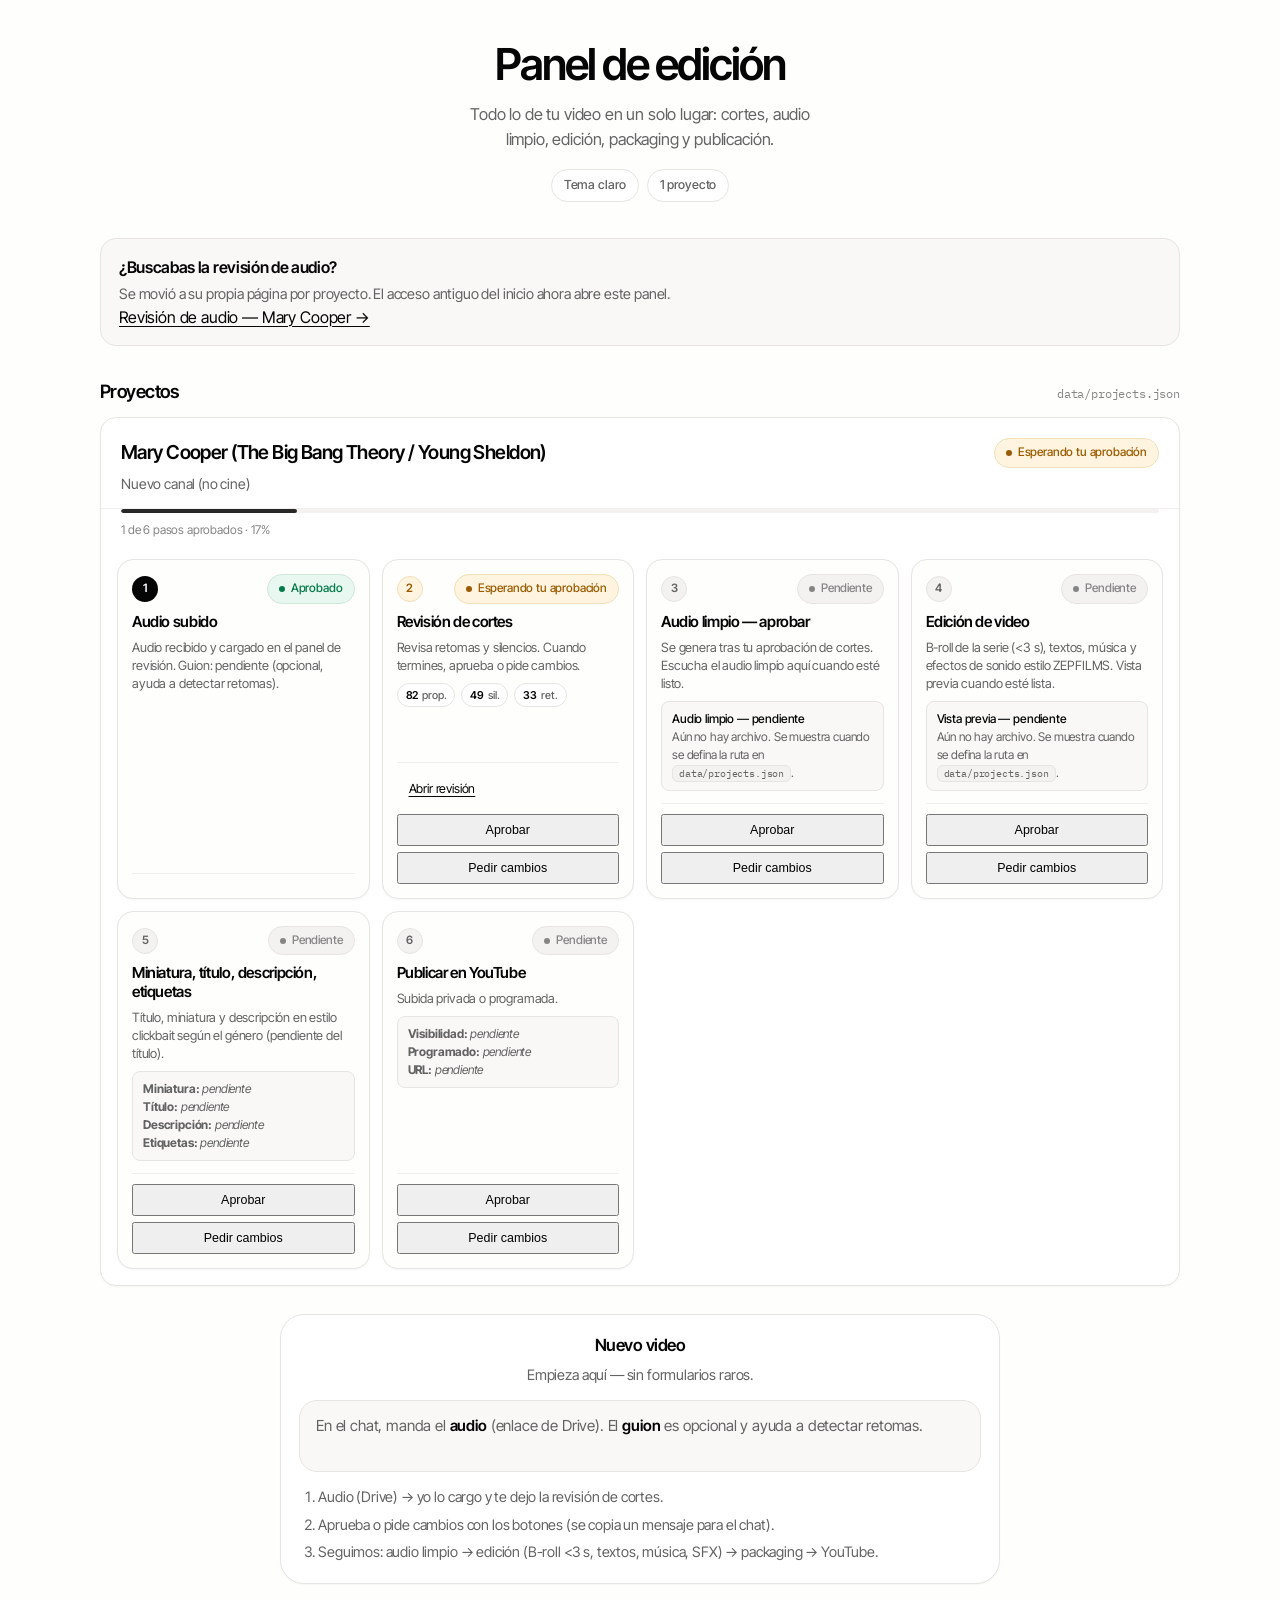
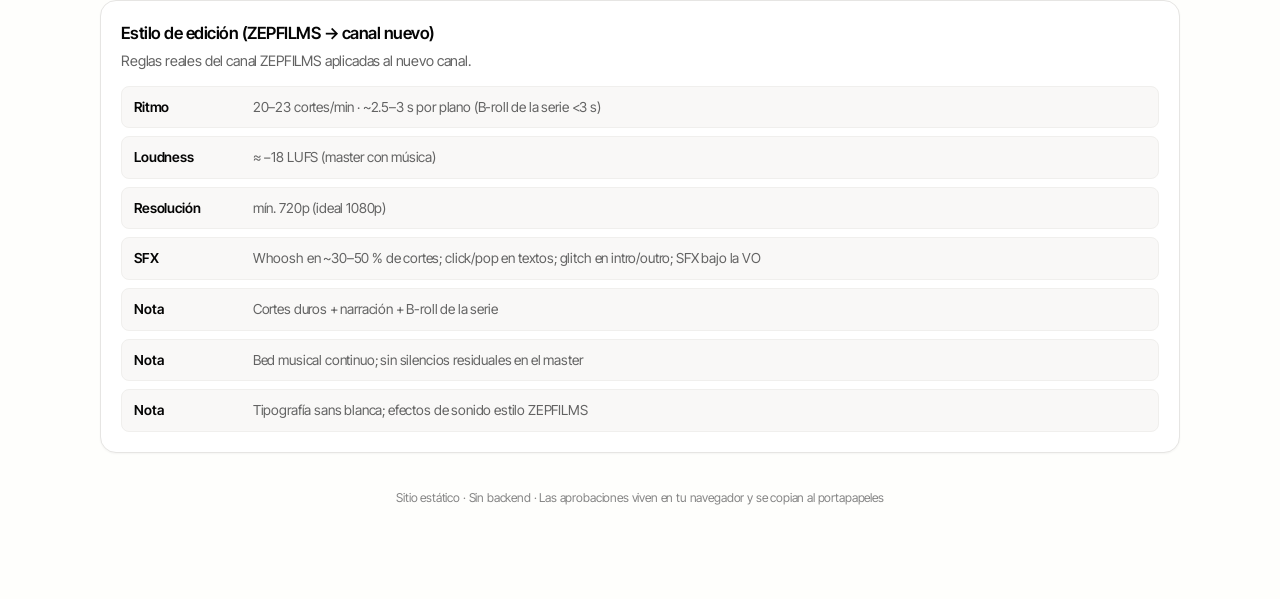
==== commit fd86b8bd: "Pipeline steps as vertical card grid; packaging clickbait note Responsive 4/2/1 columns, equal-heigh" ====
--- a/index.html
+++ b/index.html
@@ -10,7 +10,7 @@
   <link rel="preconnect" href="https://fonts.googleapis.com" />
   <link rel="preconnect" href="https://fonts.gstatic.com" crossorigin />
   <link href="https://fonts.googleapis.com/css2?family=IBM+Plex+Mono:wght@400;500&family=Inter+Tight:wght@400;500;600;700&display=swap" rel="stylesheet" />
-  <link rel="stylesheet" href="css/dashboard.css?v=2" />
+  <link rel="stylesheet" href="css/dashboard.css?v=3" />
 </head>
 <body>
   <div class="shell">
@@ -63,6 +63,6 @@
   </div>
 
   <div class="toast" id="toast" role="status"></div>
-  <script src="js/dashboard.js?v=2"></script>
+  <script src="js/dashboard.js?v=3"></script>
 </body>
 </html>
--- a/css/dashboard.css
+++ b/css/dashboard.css
@@ -47,7 +47,7 @@
 a:hover { opacity: 0.75; }
 
 .shell {
-  max-width: 920px;
+  max-width: 1120px;
   margin: 0 auto;
   padding: 40px 20px 80px;
 }
@@ -182,27 +182,59 @@
   color: var(--muted-2);
 }
 
-.steps { list-style: none; margin: 0; padding: 0 12px 12px; }
+.steps {
+  list-style: none;
+  margin: 0;
+  padding: 8px 16px 16px;
+  display: grid;
+  grid-template-columns: repeat(4, minmax(0, 1fr));
+  gap: 12px;
+  align-items: stretch;
+}
+@media (max-width: 980px) {
+  .steps { grid-template-columns: repeat(2, minmax(0, 1fr)); }
+}
+@media (max-width: 560px) {
+  .steps { grid-template-columns: 1fr; padding: 8px 12px 14px; }
+}
 .step {
   border: 1px solid var(--border);
-  border-radius: var(--radius-md);
+  border-radius: var(--radius);
   padding: 14px;
-  margin: 8px;
+  margin: 0;
   background: var(--bg);
-}
-.step-top {
-  display: flex; flex-wrap: wrap; gap: 8px 12px;
-  align-items: center; justify-content: space-between;
-}
-.step-title {
-  display: flex; align-items: center; gap: 10px;
-  font-weight: 500; font-size: 0.95rem;
-  letter-spacing: -0.02em;
+  display: flex;
+  flex-direction: column;
+  min-height: 100%;
+  height: 100%;
+  box-shadow: var(--shadow);
+  transition: border-color .15s, background .15s;
+}
+.step:hover { border-color: var(--border-strong); }
+.step-card-body {
+  display: flex;
+  flex-direction: column;
+  gap: 8px;
+  flex: 1 1 auto;
+  min-width: 0;
+}
+.step-card-head {
+  display: flex;
+  align-items: center;
+  justify-content: space-between;
+  gap: 8px;
+}
+.step-card-title {
+  margin: 0;
+  font-size: 0.95rem;
+  font-weight: 600;
+  letter-spacing: -0.025em;
+  line-height: 1.25;
 }
 .step-num {
-  width: 22px; height: 22px; border-radius: var(--pill);
+  width: 26px; height: 26px; border-radius: var(--pill);
   display: inline-flex; align-items: center; justify-content: center;
-  font-size: 0.7rem; font-weight: 600;
+  font-size: 0.72rem; font-weight: 600;
   background: var(--surface-soft); color: var(--muted);
   border: 1px solid var(--border);
   flex-shrink: 0;
@@ -211,87 +243,68 @@
 .step.is-esperando_aprobacion .step-num { background: var(--warn-soft); color: var(--warn); border-color: #f0dfb8; }
 .step.is-en_progreso .step-num { background: var(--surface); color: var(--text); }
 .step-detail {
-  margin: 8px 0 0 32px;
-  color: var(--muted);
-  font-size: 0.86rem;
+  margin: 0;
+  color: var(--muted);
+  font-size: 0.8rem;
+  line-height: 1.4;
 }
 .step-meta {
-  margin: 10px 0 0 32px;
-  display: flex; flex-wrap: wrap; gap: 8px; align-items: center;
+  margin: 0;
+  display: flex; flex-wrap: wrap; gap: 6px; align-items: center;
 }
 .chip-count {
-  display: inline-flex; gap: 6px; align-items: center;
-  padding: 4px 10px;
+  display: inline-flex; gap: 4px; align-items: center;
+  padding: 3px 8px;
   border-radius: var(--pill);
   background: var(--surface);
   border: 1px solid var(--border);
+  font-size: 0.68rem;
+  font-weight: 500;
+  color: var(--muted);
+}
+.chip-count strong { color: var(--text); font-weight: 600; }
+.step-saved {
   font-size: 0.72rem;
-  font-weight: 500;
-  color: var(--muted);
-}
-.chip-count strong { color: var(--text); font-weight: 600; }
-
-.btn, .btn-link {
-  appearance: none;
-  display: inline-flex; align-items: center; justify-content: center; gap: 6px;
-  border-radius: var(--pill);
-  padding: 8px 14px;
-  font-size: 0.82rem;
-  font-weight: 500;
-  font-family: inherit;
-  letter-spacing: -0.01em;
-  cursor: pointer;
-  border: 1px solid transparent;
-  transition: background .15s, border-color .15s, opacity .15s, transform .1s;
-  text-decoration: none !important;
-  line-height: 1.2;
-}
-.btn:active, .btn-link:active { transform: scale(0.98); }
-.btn-primary, .btn-link {
-  background: var(--primary);
-  color: var(--on-primary) !important;
-}
-.btn-primary:hover, .btn-link:hover { background: var(--primary-hover); opacity: 1; }
-.btn {
-  background: var(--secondary);
-  color: var(--text);
-  border-color: var(--border);
-}
-.btn:hover { background: var(--secondary-hover); }
-.btn-ok {
-  background: var(--primary);
-  color: var(--on-primary);
-  border-color: transparent;
-}
-.btn-ok:hover { background: var(--primary-hover); }
-.btn-warn {
-  background: var(--surface);
-  border-color: var(--border-strong);
-  color: var(--text);
-}
-.btn-warn:hover { background: var(--surface-soft); }
-.btn-ghost {
-  background: transparent;
-  border-color: transparent;
-  color: var(--muted);
-}
-.btn-ghost:hover { background: var(--surface-soft); color: var(--text); }
-
+  color: var(--muted-2);
+  line-height: 1.35;
+}
+.step-card-foot {
+  margin-top: 12px;
+  padding-top: 10px;
+  border-top: 1px solid var(--border-soft);
+  display: flex;
+  flex-direction: column;
+  gap: 8px;
+  align-items: stretch;
+}
+.step-card-foot .btn,
+.step-card-foot .btn-link {
+  width: 100%;
+  justify-content: center;
+}
+.step-card-foot .actions {
+  margin: 0;
+  display: flex;
+  flex-direction: column;
+  gap: 6px;
+  width: 100%;
+}
+.btn-sm { padding: 7px 12px; font-size: 0.78rem; }
 .actions {
-  margin: 12px 0 0 32px;
+  margin: 0;
   display: flex; flex-wrap: wrap; gap: 8px; align-items: flex-start;
 }
-.change-box { width: 100%; margin-top: 4px; display: none; }
+.change-box { width: 100%; margin-top: 2px; display: none; }
 .change-box.open { display: block; }
 .change-box textarea {
   width: 100%;
-  min-height: 76px;
+  min-height: 64px;
   resize: vertical;
   border: 1px solid var(--border);
   border-radius: var(--radius-md);
-  padding: 12px 14px;
+  padding: 10px 12px;
   font: inherit;
-  font-size: 0.9rem;
+  font-size: 0.82rem;
   background: var(--chrome);
   color: var(--text);
 }
@@ -300,16 +313,16 @@
   border-color: var(--text);
   box-shadow: 0 0 0 3px rgba(5,5,5,0.06);
 }
-.change-actions { margin-top: 8px; display: flex; gap: 8px; flex-wrap: wrap; }
+.change-actions { margin-top: 6px; display: flex; gap: 6px; flex-wrap: wrap; }
 
 .media-slot {
-  margin: 10px 0 0 32px;
-  border: 1px solid var(--border);
-  border-radius: var(--radius-md);
-  padding: 12px 14px;
+  margin: 0;
+  border: 1px solid var(--border);
+  border-radius: var(--radius-sm);
+  padding: 8px 10px;
   background: var(--chrome);
   color: var(--muted);
-  font-size: 0.84rem;
+  font-size: 0.75rem;
 }
 .media-slot audio, .media-slot video {
   width: 100%;
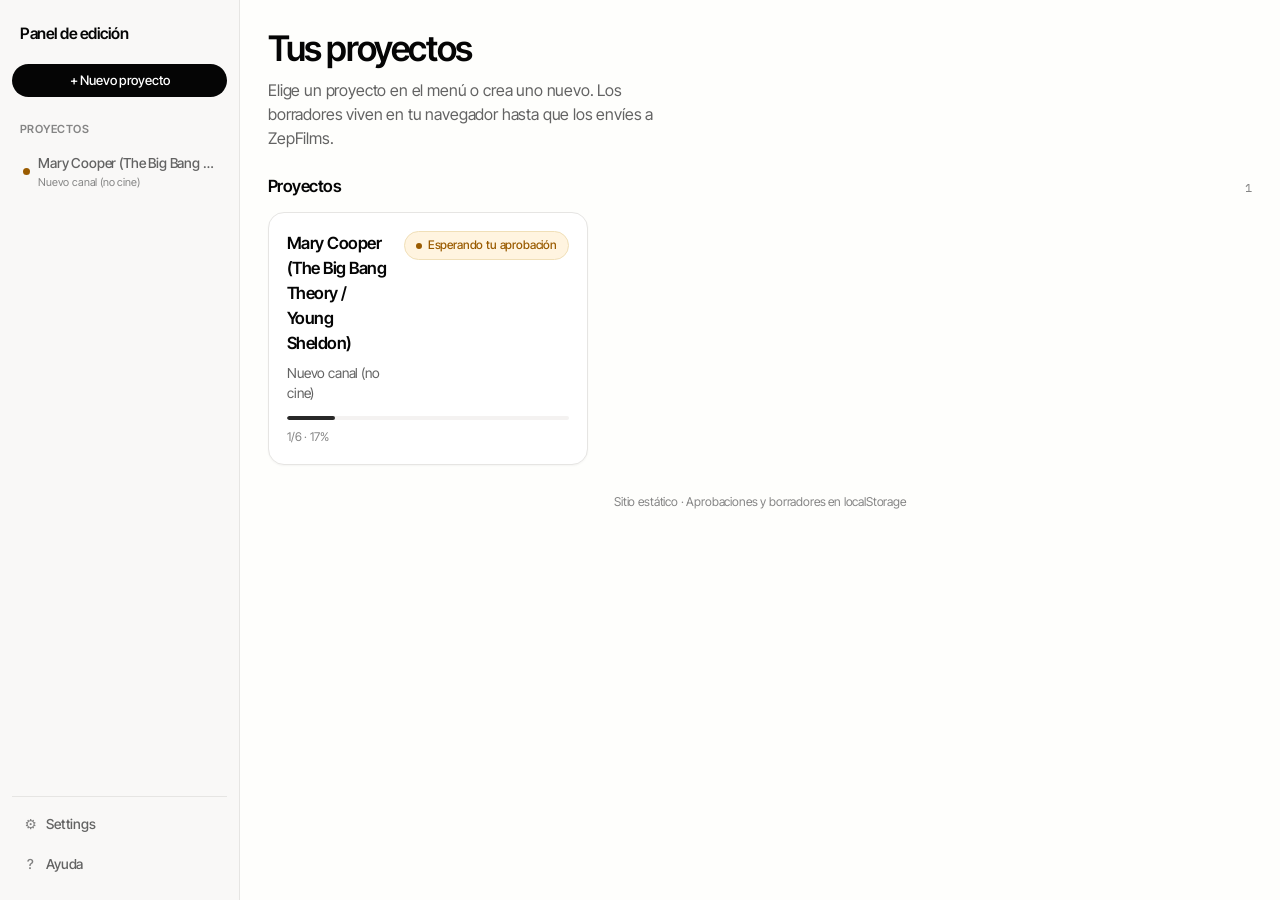
==== commit 9d7602c7: "Add sidebar app shell, Settings view, draft projects; fix pill buttons Hash routes for home/project/" ====
--- a/index.html
+++ b/index.html
@@ -4,65 +4,86 @@
   <meta charset="utf-8" />
   <meta name="viewport" content="width=device-width, initial-scale=1, viewport-fit=cover" />
   <meta name="color-scheme" content="light" />
-  <meta name="description" content="Panel de edición de videos — flujo simple de revisión y aprobación" />
+  <meta name="description" content="Panel de edición de videos" />
   <link rel="icon" href="favicon.svg" type="image/svg+xml" />
   <title>Panel de edición — Videos</title>
   <link rel="preconnect" href="https://fonts.googleapis.com" />
   <link rel="preconnect" href="https://fonts.gstatic.com" crossorigin />
   <link href="https://fonts.googleapis.com/css2?family=IBM+Plex+Mono:wght@400;500&family=Inter+Tight:wght@400;500;600;700&display=swap" rel="stylesheet" />
-  <link rel="stylesheet" href="css/dashboard.css?v=3" />
+  <link rel="stylesheet" href="css/dashboard.css?v=4" />
 </head>
 <body>
-  <div class="shell">
-    <header class="hero">
-      <h1>Panel de edición</h1>
-      <p>Todo lo de tu video en un solo lugar: cortes, audio limpio, edición, packaging y publicación.</p>
-      <div class="hero-meta">
-        <span class="pill">Tema claro</span>
-        <span class="pill" id="projectCount">—</span>
+  <div class="app">
+    <aside class="sidebar" id="sidebar" aria-label="Menú">
+      <div class="sidebar-top">
+        <a class="brand" href="#/" data-nav="home">Panel de edición</a>
+        <button type="button" class="btn btn-primary btn-block" id="btnNewProject">+ Nuevo proyecto</button>
+        <nav class="nav-projects" aria-label="Proyectos">
+          <div class="nav-label">Proyectos</div>
+          <div id="projectNav"></div>
+        </nav>
       </div>
-    </header>
+      <div class="sidebar-bottom">
+        <a class="nav-item" href="#/settings" data-nav="settings">
+          <span class="nav-ico" aria-hidden="true">⚙</span>
+          <span>Settings</span>
+        </a>
+        <a class="nav-item" href="#/settings" data-nav="help">
+          <span class="nav-ico" aria-hidden="true">?</span>
+          <span>Ayuda</span>
+        </a>
+      </div>
+    </aside>
 
-    <div class="notice" role="note">
-      <div>
-        <strong>¿Buscabas la revisión de audio?</strong>
-        <p>Se movió a su propia página por proyecto. El acceso antiguo del inicio ahora abre este panel.</p>
-        <a class="btn-link" href="revision/mary-cooper/">Revisión de audio — Mary Cooper →</a>
+    <div class="backdrop" id="sidebarBackdrop" hidden></div>
+
+    <div class="main">
+      <header class="topbar">
+        <button type="button" class="btn btn-ghost btn-icon" id="btnMenu" aria-label="Abrir menú">☰</button>
+        <div class="topbar-title" id="topbarTitle">Inicio</div>
+      </header>
+      <main class="content" id="app"></main>
+    </div>
+  </div>
+
+  <div class="modal" id="modalNew" hidden>
+    <div class="modal-backdrop" data-close-modal></div>
+    <div class="modal-card" role="dialog" aria-modal="true" aria-labelledby="modalTitle">
+      <div class="modal-head">
+        <h2 id="modalTitle">Nuevo proyecto</h2>
+        <button type="button" class="btn btn-ghost btn-icon" data-close-modal aria-label="Cerrar">✕</button>
       </div>
+      <form id="formNew" class="modal-body">
+        <label>Nombre del video
+          <input name="title" required placeholder="Ej. Mary Cooper — capítulo 1" />
+        </label>
+        <label>Tema / serie o película
+          <input name="theme" placeholder="Ej. The Big Bang Theory / Young Sheldon" />
+        </label>
+        <label>Canal
+          <select name="channel">
+            <option value="Canal nuevo">Canal nuevo</option>
+            <option value="ZEPFILMS">ZEPFILMS</option>
+          </select>
+        </label>
+        <label>Link del audio (Drive)
+          <input name="audioUrl" type="url" placeholder="https://drive.google.com/…" />
+        </label>
+        <label>Guion (opcional)
+          <textarea name="script" rows="4" placeholder="Pega el guion aquí…"></textarea>
+        </label>
+        <label>Título YouTube (opcional)
+          <input name="ytTitle" placeholder="Título clickbait…" />
+        </label>
+        <div class="modal-actions">
+          <button type="button" class="btn" data-close-modal>Cancelar</button>
+          <button type="submit" class="btn btn-primary">Crear borrador</button>
+        </div>
+      </form>
     </div>
-
-    <div class="section-title">
-      <h2>Proyectos</h2>
-      <span>data/projects.json</span>
-    </div>
-    <div id="projects" class="grid"></div>
-
-    <div style="margin-top:28px">
-      <section class="composer" aria-labelledby="nuevo-title">
-        <h2 id="nuevo-title">Nuevo video</h2>
-        <p class="lede">Empieza aquí — sin formularios raros.</p>
-        <div class="composer-box">
-          En el chat, manda el <strong>audio</strong> (enlace de Drive). El <strong>guion</strong> es opcional y ayuda a detectar retomas.
-        </div>
-        <ol>
-          <li>Audio (Drive) → yo lo cargo y te dejo la revisión de cortes.</li>
-          <li>Aprueba o pide cambios con los botones (se copia un mensaje para el chat).</li>
-          <li>Seguimos: audio limpio → edición (B-roll &lt;3 s, textos, música, SFX) → packaging → YouTube.</li>
-        </ol>
-      </section>
-    </div>
-
-    <div style="margin-top:16px">
-      <section class="card" id="styleCard" aria-labelledby="style-title">
-        <h2 id="style-title">Estilo de edición</h2>
-        <p class="lede">Cargando…</p>
-      </section>
-    </div>
-
-    <p class="footer-note">Sitio estático · Sin backend · Las aprobaciones viven en tu navegador y se copian al portapapeles</p>
   </div>
 
   <div class="toast" id="toast" role="status"></div>
-  <script src="js/dashboard.js?v=3"></script>
+  <script src="js/dashboard.js?v=4"></script>
 </body>
 </html>
--- a/css/dashboard.css
+++ b/css/dashboard.css
@@ -18,20 +18,18 @@
   --ok-soft: #e8f7f0;
   --warn: #9a5b00;
   --warn-soft: #fff4e0;
-  --progress: #4b5563;
-  --progress-soft: #f0efed;
   --pending: #858585;
   --pending-soft: #f4f2f1;
+  --sidebar-w: 240px;
   --radius: 16px;
   --radius-md: 12px;
   --radius-sm: 8px;
   --pill: 9999px;
   --shadow: 0 1px 2px rgba(5, 5, 5, 0.04);
-  --inset: inset 0 0 0 1px rgba(5, 5, 5, 0.04);
   --font: "Inter Tight", Inter, ui-sans-serif, system-ui, -apple-system, "Segoe UI", sans-serif;
   --mono: "IBM Plex Mono", ui-monospace, SFMono-Regular, Menlo, Consolas, monospace;
 }
-* { box-sizing: border-box; }
+*, *::before, *::after { box-sizing: border-box; }
 html, body {
   margin: 0; padding: 0;
   background: var(--bg);
@@ -39,110 +37,275 @@
   font-family: var(--font);
   line-height: 1.5;
   -webkit-font-smoothing: antialiased;
-  text-rendering: optimizeLegibility;
   letter-spacing: -0.01em;
+  min-height: 100%;
 }
 body { min-height: 100vh; }
-a { color: var(--text); text-decoration: underline; text-underline-offset: 3px; }
-a:hover { opacity: 0.75; }
-
-.shell {
+a { color: inherit; text-decoration: none; }
+a:hover { opacity: 0.8; }
+
+/* Global control reset — kill native gray buttons everywhere */
+button,
+input,
+select,
+textarea {
+  appearance: none;
+  -webkit-appearance: none;
+  font: inherit;
+  color: inherit;
+  letter-spacing: inherit;
+}
+button {
+  margin: 0;
+  padding: 0;
+  border: none;
+  background: none;
+  cursor: pointer;
+  text-align: inherit;
+}
+button:disabled { opacity: 0.45; cursor: not-allowed; }
+
+.btn,
+.btn-link,
+a.btn,
+a.btn-link {
+  appearance: none !important;
+  -webkit-appearance: none !important;
+  display: inline-flex !important;
+  align-items: center;
+  justify-content: center;
+  gap: 6px;
+  border-radius: var(--pill) !important;
+  padding: 8px 14px;
+  font-size: 0.82rem;
+  font-weight: 500;
+  font-family: var(--font) !important;
+  letter-spacing: -0.01em;
+  cursor: pointer;
+  border: 1px solid transparent !important;
+  background: var(--secondary) !important;
+  color: var(--text) !important;
+  text-decoration: none !important;
+  line-height: 1.2;
+  transition: background .15s, border-color .15s, opacity .15s, transform .1s;
+  box-shadow: none !important;
+  width: auto;
+  max-width: 100%;
+}
+.btn:hover, .btn-link:hover, a.btn:hover, a.btn-link:hover {
+  background: var(--secondary-hover) !important;
+  opacity: 1;
+}
+.btn:active, .btn-link:active { transform: scale(0.98); }
+.btn-primary,
+.btn-ok,
+a.btn-primary,
+a.btn-link.btn-primary,
+.btn-link {
+  background: var(--primary) !important;
+  color: var(--on-primary) !important;
+  border-color: transparent !important;
+}
+.btn-primary:hover,
+.btn-ok:hover,
+.btn-link:hover,
+a.btn-link:hover {
+  background: var(--primary-hover) !important;
+  color: var(--on-primary) !important;
+}
+.btn-warn {
+  background: var(--surface) !important;
+  border: 1px solid var(--border-strong) !important;
+  color: var(--text) !important;
+}
+.btn-warn:hover { background: var(--surface-soft) !important; }
+.btn-ghost {
+  background: transparent !important;
+  border-color: transparent !important;
+  color: var(--muted) !important;
+}
+.btn-ghost:hover { background: var(--surface-soft) !important; color: var(--text) !important; }
+.btn-sm { padding: 7px 12px; font-size: 0.78rem; }
+.btn-block { width: 100% !important; }
+.btn-icon {
+  width: 36px; height: 36px; padding: 0 !important;
+  border-radius: var(--pill) !important;
+}
+.btn-danger-outline {
+  background: var(--surface) !important;
+  border: 1px solid #f0c9c9 !important;
+  color: #9b1c1c !important;
+}
+.btn-danger-outline:hover { background: #fff5f5 !important; }
+
+.app {
+  display: flex;
+  min-height: 100vh;
+}
+.sidebar {
+  width: var(--sidebar-w);
+  flex: 0 0 var(--sidebar-w);
+  background: var(--chrome);
+  border-right: 1px solid var(--border);
+  display: flex;
+  flex-direction: column;
+  justify-content: space-between;
+  padding: 16px 12px;
+  position: sticky;
+  top: 0;
+  height: 100vh;
+  z-index: 40;
+}
+.sidebar-top { display: flex; flex-direction: column; gap: 12px; min-height: 0; }
+.brand {
+  font-weight: 600;
+  font-size: 0.98rem;
+  letter-spacing: -0.03em;
+  padding: 6px 8px;
+  color: var(--text);
+}
+.brand:hover { opacity: 1; }
+.nav-projects { margin-top: 4px; overflow: auto; min-height: 0; }
+.nav-label {
+  font-size: 0.7rem;
+  font-weight: 600;
+  color: var(--muted-2);
+  text-transform: uppercase;
+  letter-spacing: 0.04em;
+  padding: 8px 8px 6px;
+}
+.nav-item {
+  display: flex;
+  align-items: center;
+  gap: 8px;
+  padding: 8px 10px;
+  border-radius: 10px;
+  color: var(--muted);
+  font-size: 0.86rem;
+  font-weight: 500;
+  border: 1px solid transparent;
+}
+.nav-item:hover { background: var(--surface); color: var(--text); opacity: 1; }
+.nav-item.active {
+  background: var(--surface);
+  color: var(--text);
+  border-color: var(--border);
+  box-shadow: var(--shadow);
+}
+.nav-item .dot {
+  width: 7px; height: 7px; border-radius: 50%;
+  background: var(--pending); flex-shrink: 0;
+}
+.nav-item .dot.ok { background: var(--ok); }
+.nav-item .dot.warn { background: var(--warn); }
+.nav-item .dot.draft { background: #777; border: 1px dashed #aaa; }
+.nav-item .nav-text {
+  min-width: 0; overflow: hidden; text-overflow: ellipsis; white-space: nowrap;
+}
+.nav-item .nav-sub {
+  display: block; font-size: 0.68rem; color: var(--muted-2); font-weight: 400;
+}
+.nav-ico { width: 1.1em; text-align: center; opacity: 0.8; }
+.sidebar-bottom { display: flex; flex-direction: column; gap: 2px; padding-top: 8px; border-top: 1px solid var(--border); }
+
+.main {
+  flex: 1;
+  min-width: 0;
+  display: flex;
+  flex-direction: column;
+}
+.topbar {
+  display: none;
+  align-items: center;
+  gap: 8px;
+  padding: 10px 14px;
+  border-bottom: 1px solid var(--border);
+  background: var(--bg);
+  position: sticky; top: 0; z-index: 20;
+}
+.topbar-title { font-weight: 600; letter-spacing: -0.02em; }
+.content {
+  padding: 28px 28px 64px;
   max-width: 1120px;
+  width: 100%;
   margin: 0 auto;
-  padding: 40px 20px 80px;
-}
+}
+.backdrop {
+  display: none;
+  position: fixed; inset: 0;
+  background: rgba(5,5,5,0.28);
+  z-index: 35;
+}
+
+@media (max-width: 860px) {
+  .sidebar {
+    position: fixed;
+    left: 0; top: 0;
+    transform: translateX(-105%);
+    transition: transform .2s ease;
+    box-shadow: 8px 0 24px rgba(0,0,0,.08);
+  }
+  .sidebar.open { transform: translateX(0); }
+  .topbar { display: flex; }
+  .backdrop:not([hidden]) { display: block; }
+  .content { padding: 18px 14px 56px; }
+}
+
 .hero {
-  text-align: center;
-  margin-bottom: 36px;
+  margin-bottom: 24px;
 }
 .hero h1 {
   margin: 0;
-  font-size: clamp(2rem, 4.5vw, 2.75rem);
-  font-weight: 600;
-  letter-spacing: -0.045em;
-  line-height: 1.1;
+  font-size: clamp(1.7rem, 3.5vw, 2.2rem);
+  font-weight: 600;
+  letter-spacing: -0.04em;
+  line-height: 1.15;
 }
 .hero p {
-  margin: 14px auto 0;
+  margin: 10px 0 0;
   color: var(--muted);
-  max-width: 42ch;
-  font-size: 1.02rem;
-  font-weight: 400;
-}
-.hero-meta {
-  margin-top: 18px;
-  display: flex; gap: 8px; flex-wrap: wrap;
-  justify-content: center;
-}
-.pill {
-  display: inline-flex; align-items: center; gap: 6px;
-  padding: 6px 12px;
-  border-radius: var(--pill);
-  border: 1px solid var(--border);
-  background: var(--surface);
-  font-size: 0.78rem;
-  font-weight: 500;
-  color: var(--muted);
-  letter-spacing: -0.01em;
-}
-
-.grid { display: grid; gap: 14px; }
-.grid-2 { grid-template-columns: 1.15fr 0.85fr; }
-@media (max-width: 860px) {
-  .grid-2 { grid-template-columns: 1fr; }
-  .shell { padding-top: 28px; }
-}
-
+  max-width: 48ch;
+}
+.section-title {
+  display: flex; align-items: baseline; justify-content: space-between;
+  gap: 12px; margin: 8px 0 12px;
+}
+.section-title h2 {
+  margin: 0; font-size: 1.05rem; font-weight: 600; letter-spacing: -0.03em;
+}
+.section-title span {
+  color: var(--muted-2); font-size: 0.75rem; font-family: var(--mono);
+}
+
+.grid { display: grid; gap: 12px; }
+.grid-projects {
+  grid-template-columns: repeat(auto-fill, minmax(260px, 1fr));
+}
 .card {
   background: var(--surface);
   border: 1px solid var(--border);
   border-radius: var(--radius);
   box-shadow: var(--shadow);
-  padding: 20px;
-}
-.card h2 {
-  margin: 0 0 4px;
+  padding: 18px;
+}
+.card h3 {
+  margin: 0;
   font-size: 1.05rem;
   font-weight: 600;
   letter-spacing: -0.03em;
 }
-.card .lede {
-  margin: 0 0 14px;
-  color: var(--muted);
-  font-size: 0.9rem;
-}
-
-.section-title {
-  display: flex; align-items: baseline; justify-content: space-between;
-  gap: 12px; margin: 32px 0 12px;
-}
-.section-title h2 {
-  margin: 0; font-size: 1.15rem; font-weight: 600; letter-spacing: -0.03em;
-}
-.section-title span {
-  color: var(--muted-2);
-  font-size: 0.78rem;
-  font-family: var(--mono);
-}
-
-.project-card { padding: 0; overflow: hidden; }
-.project-head {
-  padding: 20px 20px 14px;
-  border-bottom: 1px solid var(--border-soft);
-  display: flex; flex-wrap: wrap; gap: 12px;
-  justify-content: space-between; align-items: flex-start;
-}
-.project-head h3 {
-  margin: 0;
-  font-size: 1.2rem;
-  font-weight: 600;
-  letter-spacing: -0.03em;
-}
-.project-head .sub {
-  margin: 6px 0 0;
-  color: var(--muted);
-  font-size: 0.88rem;
-}
+.card .sub { margin: 6px 0 0; color: var(--muted); font-size: 0.86rem; }
+.card-link {
+  display: block;
+  transition: border-color .15s, background .15s;
+}
+.card-link:hover {
+  border-color: var(--border-strong);
+  background: #fcfcfa;
+  opacity: 1;
+}
+.card-actions { margin-top: 14px; display: flex; gap: 8px; flex-wrap: wrap; }
+
 .status-badge {
   display: inline-flex; align-items: center; gap: 6px;
   padding: 5px 11px;
@@ -158,26 +321,37 @@
   background: currentColor;
 }
 .status-pendiente { background: var(--pending-soft); color: var(--pending); border-color: var(--border); }
-.status-en_progreso { background: var(--progress-soft); color: var(--progress); border-color: var(--border); }
+.status-en_progreso { background: var(--surface-soft); color: #4b5563; border-color: var(--border); }
 .status-esperando_aprobacion { background: var(--warn-soft); color: var(--warn); border-color: #f0dfb8; }
 .status-aprobado { background: var(--ok-soft); color: var(--ok); border-color: #cfe8da; }
-
+.status-borrador { background: var(--surface-soft); color: var(--muted); border-color: var(--border); }
+
+.project-head {
+  display: flex; flex-wrap: wrap; gap: 12px;
+  justify-content: space-between; align-items: flex-start;
+  margin-bottom: 14px;
+}
+.project-head h1 {
+  margin: 0;
+  font-size: clamp(1.35rem, 2.8vw, 1.85rem);
+  font-weight: 600;
+  letter-spacing: -0.035em;
+}
 .progress-track {
-  margin: 0 20px 8px;
   height: 4px;
   background: var(--surface-soft);
   border-radius: var(--pill);
   overflow: hidden;
+  margin-bottom: 8px;
 }
 .progress-fill {
   height: 100%;
   background: var(--text);
+  opacity: 0.85;
   border-radius: var(--pill);
-  transition: width .3s ease;
-  opacity: 0.85;
 }
 .progress-label {
-  margin: 0 20px 12px;
+  margin: 0 0 16px;
   font-size: 0.75rem;
   color: var(--muted-2);
 }
@@ -185,7 +359,7 @@
 .steps {
   list-style: none;
   margin: 0;
-  padding: 8px 16px 16px;
+  padding: 0;
   display: grid;
   grid-template-columns: repeat(4, minmax(0, 1fr));
   gap: 12px;
@@ -195,34 +369,24 @@
   .steps { grid-template-columns: repeat(2, minmax(0, 1fr)); }
 }
 @media (max-width: 560px) {
-  .steps { grid-template-columns: 1fr; padding: 8px 12px 14px; }
+  .steps { grid-template-columns: 1fr; }
 }
 .step {
   border: 1px solid var(--border);
   border-radius: var(--radius);
   padding: 14px;
-  margin: 0;
-  background: var(--bg);
+  background: var(--surface);
   display: flex;
   flex-direction: column;
   min-height: 100%;
   height: 100%;
   box-shadow: var(--shadow);
-  transition: border-color .15s, background .15s;
-}
-.step:hover { border-color: var(--border-strong); }
+}
 .step-card-body {
-  display: flex;
-  flex-direction: column;
-  gap: 8px;
-  flex: 1 1 auto;
-  min-width: 0;
+  display: flex; flex-direction: column; gap: 8px; flex: 1 1 auto; min-width: 0;
 }
 .step-card-head {
-  display: flex;
-  align-items: center;
-  justify-content: space-between;
-  gap: 8px;
+  display: flex; align-items: center; justify-content: space-between; gap: 8px;
 }
 .step-card-title {
   margin: 0;
@@ -241,33 +405,16 @@
 }
 .step.is-aprobado .step-num { background: var(--text); color: var(--on-primary); border-color: transparent; }
 .step.is-esperando_aprobacion .step-num { background: var(--warn-soft); color: var(--warn); border-color: #f0dfb8; }
-.step.is-en_progreso .step-num { background: var(--surface); color: var(--text); }
-.step-detail {
-  margin: 0;
-  color: var(--muted);
-  font-size: 0.8rem;
-  line-height: 1.4;
-}
-.step-meta {
-  margin: 0;
-  display: flex; flex-wrap: wrap; gap: 6px; align-items: center;
-}
+.step-detail { margin: 0; color: var(--muted); font-size: 0.8rem; line-height: 1.4; }
+.step-meta { display: flex; flex-wrap: wrap; gap: 6px; }
 .chip-count {
   display: inline-flex; gap: 4px; align-items: center;
-  padding: 3px 8px;
-  border-radius: var(--pill);
-  background: var(--surface);
-  border: 1px solid var(--border);
-  font-size: 0.68rem;
-  font-weight: 500;
-  color: var(--muted);
+  padding: 3px 8px; border-radius: var(--pill);
+  background: var(--chrome); border: 1px solid var(--border);
+  font-size: 0.68rem; font-weight: 500; color: var(--muted);
 }
 .chip-count strong { color: var(--text); font-weight: 600; }
-.step-saved {
-  font-size: 0.72rem;
-  color: var(--muted-2);
-  line-height: 1.35;
-}
+.step-saved { font-size: 0.72rem; color: var(--muted-2); }
 .step-card-foot {
   margin-top: 12px;
   padding-top: 10px;
@@ -275,11 +422,11 @@
   display: flex;
   flex-direction: column;
   gap: 8px;
-  align-items: stretch;
 }
 .step-card-foot .btn,
-.step-card-foot .btn-link {
-  width: 100%;
+.step-card-foot .btn-link,
+.step-card-foot a.btn-link {
+  width: 100% !important;
   justify-content: center;
 }
 .step-card-foot .actions {
@@ -289,12 +436,7 @@
   gap: 6px;
   width: 100%;
 }
-.btn-sm { padding: 7px 12px; font-size: 0.78rem; }
-.actions {
-  margin: 0;
-  display: flex; flex-wrap: wrap; gap: 8px; align-items: flex-start;
-}
-.change-box { width: 100%; margin-top: 2px; display: none; }
+.change-box { width: 100%; display: none; }
 .change-box.open { display: block; }
 .change-box textarea {
   width: 100%;
@@ -303,10 +445,7 @@
   border: 1px solid var(--border);
   border-radius: var(--radius-md);
   padding: 10px 12px;
-  font: inherit;
-  font-size: 0.82rem;
   background: var(--chrome);
-  color: var(--text);
 }
 .change-box textarea:focus {
   outline: none;
@@ -325,17 +464,10 @@
   font-size: 0.75rem;
 }
 .media-slot audio, .media-slot video {
-  width: 100%;
-  max-height: 280px;
-  border-radius: var(--radius-sm);
-  background: #111;
-  margin-top: 8px;
-}
-.media-slot .pending-label {
-  font-weight: 500;
-  color: var(--text);
-}
-.media-slot code, code {
+  width: 100%; max-height: 240px; border-radius: 8px; background: #111; margin-top: 8px;
+}
+.media-slot .pending-label { font-weight: 600; color: var(--text); }
+code {
   font-family: var(--mono);
   font-size: 0.84em;
   background: var(--surface-soft);
@@ -344,78 +476,90 @@
   border-radius: 6px;
 }
 
-.notice {
-  display: flex; gap: 14px; align-items: flex-start;
-  padding: 16px 18px;
-  border-radius: var(--radius);
-  border: 1px solid var(--border);
+.style-list { list-style: none; margin: 0; padding: 0; display: grid; gap: 10px; }
+.style-block {
+  border: 1px solid var(--border);
+  border-radius: var(--radius-md);
+  padding: 14px;
+  background: var(--surface);
+}
+.style-block h3 {
+  margin: 0 0 8px;
+  font-size: 0.95rem;
+  font-weight: 600;
+  letter-spacing: -0.02em;
+}
+.style-block ul {
+  margin: 0; padding-left: 1.1rem; color: var(--muted); font-size: 0.88rem;
+}
+.style-block li { margin: 4px 0; }
+
+.howto-box {
+  border: 1px solid var(--border);
+  border-radius: 18px;
   background: var(--chrome);
-}
-.notice strong { display: block; margin-bottom: 4px; font-weight: 600; letter-spacing: -0.02em; }
-.notice p { margin: 0; color: var(--muted); font-size: 0.9rem; }
-.notice .btn-link { margin-top: 12px; }
-
-.style-list {
-  list-style: none; margin: 0; padding: 0;
-  display: grid; gap: 8px;
-}
-.style-list li {
-  display: flex; gap: 10px; align-items: flex-start;
-  padding: 10px 12px;
-  border-radius: var(--radius-sm);
-  background: var(--chrome);
-  border: 1px solid var(--border-soft);
-  font-size: 0.86rem;
-}
-.style-list .k {
-  min-width: 6.8rem;
-  font-weight: 600;
-  color: var(--text);
-}
-.style-list .v { color: var(--muted); }
-
-.composer {
-  border: 1px solid var(--border);
-  border-radius: 24px;
-  background: var(--surface);
-  box-shadow: var(--shadow);
-  padding: 18px 18px 14px;
-  max-width: 720px;
-  margin: 0 auto;
-}
-.composer h2 {
-  margin: 0;
-  text-align: center;
-  font-size: 1.05rem;
-  font-weight: 600;
-  letter-spacing: -0.03em;
-}
-.composer .lede {
-  text-align: center;
-  margin: 6px 0 14px;
-  color: var(--muted);
-  font-size: 0.9rem;
-}
-.composer-box {
-  border: 1px solid var(--border);
-  background: var(--chrome);
-  border-radius: 18px;
   padding: 14px 16px;
   color: var(--muted);
   font-size: 0.95rem;
-  min-height: 72px;
-}
-.composer-box strong { color: var(--text); font-weight: 600; }
-.composer ol {
-  margin: 14px 0 0;
-  padding-left: 1.2rem;
-  color: var(--muted);
-  font-size: 0.9rem;
-}
-.composer li { margin: 6px 0; }
-
-.empty {
-  padding: 28px; text-align: center; color: var(--muted);
+  margin-bottom: 12px;
+}
+.howto-box strong { color: var(--text); }
+
+.modal[hidden] { display: none !important; }
+.modal {
+  position: fixed; inset: 0; z-index: 60;
+  display: grid; place-items: center;
+  padding: 16px;
+}
+.modal-backdrop {
+  position: absolute; inset: 0;
+  background: rgba(5,5,5,0.35);
+}
+.modal-card {
+  position: relative;
+  width: min(520px, 100%);
+  max-height: min(90vh, 760px);
+  overflow: auto;
+  background: var(--surface);
+  border: 1px solid var(--border);
+  border-radius: 20px;
+  box-shadow: 0 16px 48px rgba(5,5,5,0.12);
+}
+.modal-head {
+  display: flex; align-items: center; justify-content: space-between;
+  padding: 16px 16px 8px;
+}
+.modal-head h2 {
+  margin: 0; font-size: 1.15rem; font-weight: 600; letter-spacing: -0.03em;
+}
+.modal-body {
+  padding: 8px 16px 16px;
+  display: grid; gap: 12px;
+}
+.modal-body label {
+  display: grid; gap: 6px;
+  font-size: 0.82rem; font-weight: 500; color: var(--muted);
+}
+.modal-body input,
+.modal-body select,
+.modal-body textarea {
+  width: 100%;
+  border: 1px solid var(--border);
+  border-radius: 12px;
+  padding: 10px 12px;
+  background: var(--chrome);
+  color: var(--text);
+  font-size: 0.92rem;
+}
+.modal-body input:focus,
+.modal-body select:focus,
+.modal-body textarea:focus {
+  outline: none;
+  border-color: var(--text);
+  box-shadow: 0 0 0 3px rgba(5,5,5,0.06);
+}
+.modal-actions {
+  display: flex; justify-content: flex-end; gap: 8px; margin-top: 4px;
 }
 
 .toast {
@@ -423,18 +567,23 @@
   transform: translateX(-50%);
   background: var(--text); color: var(--on-primary);
   padding: 10px 16px; border-radius: var(--pill);
-  z-index: 50; opacity: 0; pointer-events: none;
+  z-index: 80; opacity: 0; pointer-events: none;
   transition: opacity .2s;
   font-size: 0.85rem;
-  box-shadow: var(--shadow);
   max-width: min(92vw, 420px);
   text-align: center;
 }
 .toast.show { opacity: 1; }
-
+.empty { padding: 28px; text-align: center; color: var(--muted); }
 .footer-note {
-  margin-top: 36px;
+  margin-top: 28px;
   color: var(--muted-2);
   font-size: 0.76rem;
   text-align: center;
 }
+.pill {
+  display: inline-flex; align-items: center;
+  padding: 5px 10px; border-radius: var(--pill);
+  border: 1px solid var(--border); background: var(--surface);
+  font-size: 0.75rem; font-weight: 500; color: var(--muted);
+}
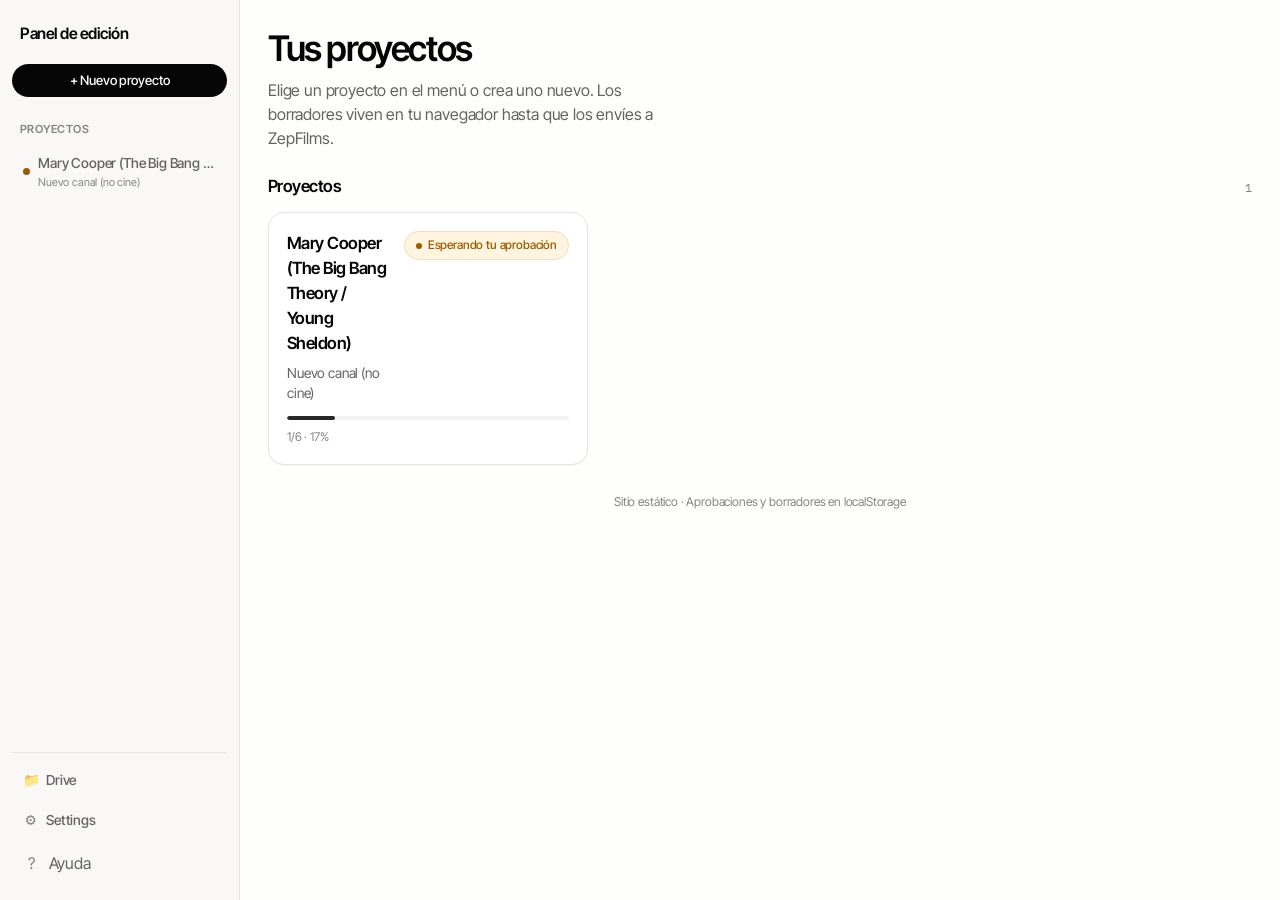
==== commit d2c76f6b: "Make approvals persist with toast/undo; add Drive folders and links Aprobar/Pedir cambios update loc" ====
--- a/index.html
+++ b/index.html
@@ -10,7 +10,7 @@
   <link rel="preconnect" href="https://fonts.googleapis.com" />
   <link rel="preconnect" href="https://fonts.gstatic.com" crossorigin />
   <link href="https://fonts.googleapis.com/css2?family=IBM+Plex+Mono:wght@400;500&family=Inter+Tight:wght@400;500;600;700&display=swap" rel="stylesheet" />
-  <link rel="stylesheet" href="css/dashboard.css?v=4" />
+  <link rel="stylesheet" href="css/dashboard.css?v=6" />
 </head>
 <body>
   <div class="app">
@@ -24,14 +24,18 @@
         </nav>
       </div>
       <div class="sidebar-bottom">
+        <a class="nav-item" id="navDrive" href="#" target="_blank" rel="noopener" data-nav="drive">
+          <span class="nav-ico" aria-hidden="true">📁</span>
+          <span>Drive</span>
+        </a>
         <a class="nav-item" href="#/settings" data-nav="settings">
           <span class="nav-ico" aria-hidden="true">⚙</span>
           <span>Settings</span>
         </a>
-        <a class="nav-item" href="#/settings" data-nav="help">
+        <button type="button" class="nav-item nav-btn" id="btnHelp" data-nav="help">
           <span class="nav-ico" aria-hidden="true">?</span>
           <span>Ayuda</span>
-        </a>
+        </button>
       </div>
     </aside>
 
@@ -83,7 +87,50 @@
     </div>
   </div>
 
+  
+  <div class="modal" id="modalHelp" hidden>
+    <div class="modal-backdrop" data-close-help></div>
+    <div class="modal-card" role="dialog" aria-modal="true" aria-labelledby="helpTitle">
+      <div class="modal-head">
+        <h2 id="helpTitle">Ayuda</h2>
+        <button type="button" class="btn btn-ghost btn-icon" data-close-help aria-label="Cerrar">✕</button>
+      </div>
+      <div class="modal-body">
+        <p><strong>Cómo usar el panel</strong></p>
+        <ol>
+          <li>Elige un proyecto en el menú izquierdo.</li>
+          <li>En cada paso, usa <em>Aprobar</em> o <em>Pedir cambios</em>. El estado se guarda en tu navegador.</li>
+          <li>Al aprobar se copia un mensaje: pégalo en el chat con ZepFilms.</li>
+          <li><em>Abrir Drive</em> abre la carpeta del proyecto donde estarán los videos.</li>
+          <li><em>+ Nuevo proyecto</em> crea un borrador local que puedes enviar por el chat.</li>
+        </ol>
+        <p class="sub">Si el portapapeles falla, verás el texto para copiarlo a mano.</p>
+        <div class="modal-actions">
+          <button type="button" class="btn btn-primary" data-close-help>Entendido</button>
+        </div>
+      </div>
+    </div>
+  </div>
+
+  <div class="modal" id="modalCopy" hidden>
+    <div class="modal-backdrop" data-close-copy></div>
+    <div class="modal-card" role="dialog" aria-modal="true" aria-labelledby="copyTitle">
+      <div class="modal-head">
+        <h2 id="copyTitle">Copia este mensaje</h2>
+        <button type="button" class="btn btn-ghost btn-icon" data-close-copy aria-label="Cerrar">✕</button>
+      </div>
+      <div class="modal-body">
+        <p class="sub">El portapapeles no respondió. Selecciona el texto y cópialo (Ctrl/Cmd+C), luego pégalo en el chat con ZepFilms.</p>
+        <textarea id="copyFallbackText" rows="8" readonly></textarea>
+        <div class="modal-actions">
+          <button type="button" class="btn btn-primary" id="btnSelectCopy">Seleccionar todo</button>
+          <button type="button" class="btn" data-close-copy>Cerrar</button>
+        </div>
+      </div>
+    </div>
+  </div>
+
   <div class="toast" id="toast" role="status"></div>
-  <script src="js/dashboard.js?v=4"></script>
+  <script src="js/dashboard.js?v=5"></script>
 </body>
 </html>
--- a/css/dashboard.css
+++ b/css/dashboard.css
@@ -567,13 +567,13 @@
   transform: translateX(-50%);
   background: var(--text); color: var(--on-primary);
   padding: 10px 16px; border-radius: var(--pill);
-  z-index: 80; opacity: 0; pointer-events: none;
+  z-index: 9999; opacity: 0; pointer-events: none;
   transition: opacity .2s;
   font-size: 0.85rem;
   max-width: min(92vw, 420px);
   text-align: center;
 }
-.toast.show { opacity: 1; }
+.toast.show { opacity: 1; pointer-events: auto; }
 .empty { padding: 28px; text-align: center; color: var(--muted); }
 .footer-note {
   margin-top: 28px;
@@ -587,3 +587,98 @@
   border: 1px solid var(--border); background: var(--surface);
   font-size: 0.75rem; font-weight: 500; color: var(--muted);
 }
+
+/* Approval / Drive / toast extras */
+.project-head-right {
+  display: flex;
+  flex-direction: column;
+  align-items: flex-end;
+  gap: 8px;
+}
+.pill-link,
+a.pill-link {
+  display: inline-flex !important;
+  align-items: center;
+  gap: 6px;
+  padding: 6px 12px !important;
+  border-radius: var(--pill) !important;
+  border: 1px solid var(--border) !important;
+  background: var(--surface) !important;
+  color: var(--text) !important;
+  font-size: 0.78rem;
+  font-weight: 500;
+  text-decoration: none !important;
+  box-shadow: var(--shadow);
+}
+.pill-link:hover,
+a.pill-link:hover {
+  background: var(--surface-soft) !important;
+  opacity: 1;
+}
+.drive-mini {
+  display: inline-flex;
+  align-items: center;
+  gap: 4px;
+  margin-top: 8px;
+  font-size: 0.78rem;
+  font-weight: 500;
+  color: var(--text);
+  text-decoration: underline;
+  text-underline-offset: 3px;
+}
+.status-cambios_pedidos {
+  background: var(--warn-soft);
+  color: var(--warn);
+  border-color: #f0dfb8;
+}
+.btn:disabled,
+button.btn:disabled {
+  opacity: 0.45 !important;
+  cursor: not-allowed !important;
+  transform: none !important;
+}
+.nav-btn.nav-item {
+  width: 100%;
+  text-align: left;
+  background: transparent;
+  border: 1px solid transparent;
+  font: inherit;
+  color: var(--muted);
+  cursor: pointer;
+}
+.nav-btn.nav-item:hover {
+  background: var(--surface);
+  color: var(--text);
+}
+.toast {
+  display: flex;
+  align-items: center;
+  gap: 10px;
+  flex-wrap: wrap;
+  justify-content: center;
+}
+.toast-undo {
+  appearance: none;
+  border: 0;
+  background: transparent;
+  color: #fff;
+  font: inherit;
+  font-weight: 600;
+  text-decoration: underline;
+  cursor: pointer;
+  padding: 0 4px;
+}
+#copyFallbackText {
+  width: 100%;
+  min-height: 140px;
+  font-family: var(--mono);
+  font-size: 0.82rem;
+  border: 1px solid var(--border);
+  border-radius: 12px;
+  padding: 10px 12px;
+  background: var(--chrome);
+  resize: vertical;
+}
+.modal-body .sub { color: var(--muted); font-size: 0.86rem; }
+.modal-body ol { color: var(--muted); font-size: 0.9rem; padding-left: 1.2rem; }
+.modal-body ol li { margin: 6px 0; }
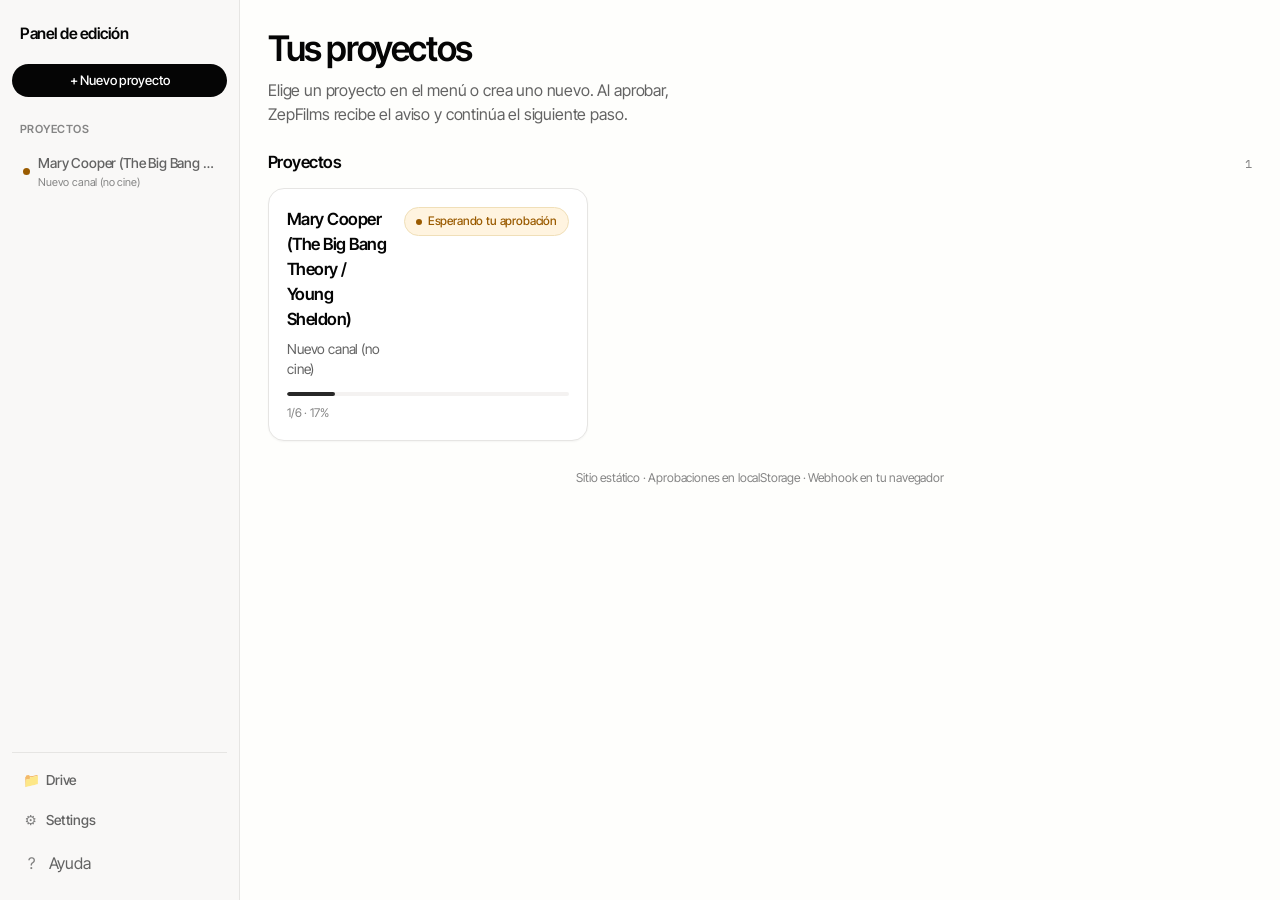
==== commit be8f8dcc: "Notify ZepFilms on approve via webhook (no more copy-paste) Add Settings connection card (URL + key " ====
--- a/index.html
+++ b/index.html
@@ -10,7 +10,7 @@
   <link rel="preconnect" href="https://fonts.googleapis.com" />
   <link rel="preconnect" href="https://fonts.gstatic.com" crossorigin />
   <link href="https://fonts.googleapis.com/css2?family=IBM+Plex+Mono:wght@400;500&family=Inter+Tight:wght@400;500;600;700&display=swap" rel="stylesheet" />
-  <link rel="stylesheet" href="css/dashboard.css?v=6" />
+  <link rel="stylesheet" href="css/dashboard.css?v=7" />
 </head>
 <body>
   <div class="app">
@@ -87,7 +87,6 @@
     </div>
   </div>
 
-  
   <div class="modal" id="modalHelp" hidden>
     <div class="modal-backdrop" data-close-help></div>
     <div class="modal-card" role="dialog" aria-modal="true" aria-labelledby="helpTitle">
@@ -98,13 +97,13 @@
       <div class="modal-body">
         <p><strong>Cómo usar el panel</strong></p>
         <ol>
+          <li>Conecta ZepFilms en <em>Settings → Conexión con ZepFilms</em> (URL del webhook + clave).</li>
           <li>Elige un proyecto en el menú izquierdo.</li>
-          <li>En cada paso, usa <em>Aprobar</em> o <em>Pedir cambios</em>. El estado se guarda en tu navegador.</li>
-          <li>Al aprobar se copia un mensaje: pégalo en el chat con ZepFilms.</li>
+          <li>En cada paso, usa <em>Aprobar</em> o <em>Pedir cambios</em>. ZepFilms recibe el aviso solo.</li>
           <li><em>Abrir Drive</em> abre la carpeta del proyecto donde estarán los videos.</li>
-          <li><em>+ Nuevo proyecto</em> crea un borrador local que puedes enviar por el chat.</li>
+          <li><em>+ Nuevo proyecto</em> crea un borrador local.</li>
         </ol>
-        <p class="sub">Si el portapapeles falla, verás el texto para copiarlo a mano.</p>
+        <p class="sub">La clave se guarda solo en tu navegador, nunca en el sitio público.</p>
         <div class="modal-actions">
           <button type="button" class="btn btn-primary" data-close-help>Entendido</button>
         </div>
@@ -112,25 +111,25 @@
     </div>
   </div>
 
-  <div class="modal" id="modalCopy" hidden>
-    <div class="modal-backdrop" data-close-copy></div>
-    <div class="modal-card" role="dialog" aria-modal="true" aria-labelledby="copyTitle">
+  <div class="modal" id="modalConnect" hidden>
+    <div class="modal-backdrop" data-close-connect></div>
+    <div class="modal-card" role="dialog" aria-modal="true" aria-labelledby="connectTitle">
       <div class="modal-head">
-        <h2 id="copyTitle">Copia este mensaje</h2>
-        <button type="button" class="btn btn-ghost btn-icon" data-close-copy aria-label="Cerrar">✕</button>
+        <h2 id="connectTitle">Conecta ZepFilms</h2>
+        <button type="button" class="btn btn-ghost btn-icon" data-close-connect aria-label="Cerrar">✕</button>
       </div>
       <div class="modal-body">
-        <p class="sub">El portapapeles no respondió. Selecciona el texto y cópialo (Ctrl/Cmd+C), luego pégalo en el chat con ZepFilms.</p>
-        <textarea id="copyFallbackText" rows="8" readonly></textarea>
+        <p class="sub">Para que al aprobar el flujo continúe solo, pega la URL del webhook y la clave desde el panel de rutinas de ZepFilms (Settings → Conexión).</p>
         <div class="modal-actions">
-          <button type="button" class="btn btn-primary" id="btnSelectCopy">Seleccionar todo</button>
-          <button type="button" class="btn" data-close-copy>Cerrar</button>
+          <button type="button" class="btn" data-close-connect>Ahora no</button>
+          <a class="btn btn-primary" href="#/settings" id="btnGoSettings" data-close-connect>Ir a Settings</a>
         </div>
       </div>
     </div>
   </div>
 
   <div class="toast" id="toast" role="status"></div>
-  <script src="js/dashboard.js?v=5"></script>
+  <script src="js/notify.js?v=1"></script>
+  <script src="js/dashboard.js?v=6"></script>
 </body>
 </html>
--- a/css/dashboard.css
+++ b/css/dashboard.css
@@ -682,3 +682,101 @@
 .modal-body .sub { color: var(--muted); font-size: 0.86rem; }
 .modal-body ol { color: var(--muted); font-size: 0.9rem; padding-left: 1.2rem; }
 .modal-body ol li { margin: 6px 0; }
+
+/* Connection card (Settings) */
+.conn-card {
+  margin-bottom: 16px;
+}
+.conn-status {
+  display: inline-flex;
+  align-items: center;
+  gap: 8px;
+  padding: 6px 12px;
+  border-radius: var(--pill);
+  border: 1px solid var(--border);
+  background: var(--chrome);
+  font-size: 0.8rem;
+  font-weight: 500;
+  color: var(--muted);
+  margin: 8px 0 12px;
+}
+.conn-status .dot {
+  width: 8px;
+  height: 8px;
+  border-radius: 50%;
+  background: var(--pending);
+  flex-shrink: 0;
+}
+.conn-status.is-connected {
+  background: var(--ok-soft);
+  color: var(--ok);
+  border-color: #cfe8da;
+}
+.conn-status.is-connected .dot { background: var(--ok); }
+.conn-status.is-error {
+  background: #fff5f5;
+  color: #9b1c1c;
+  border-color: #f0c9c9;
+}
+.conn-status.is-error .dot { background: #c0392b; }
+.conn-status.is-disconnected .dot { background: var(--pending); }
+.conn-fields {
+  display: grid;
+  gap: 12px;
+}
+.conn-fields label {
+  display: grid;
+  gap: 6px;
+  font-size: 0.82rem;
+  font-weight: 500;
+  color: var(--muted);
+}
+.conn-fields input {
+  width: 100%;
+  border: 1px solid var(--border);
+  border-radius: 12px;
+  padding: 10px 12px;
+  background: var(--chrome);
+  color: var(--text);
+  font-size: 0.92rem;
+}
+.conn-fields input:focus {
+  outline: none;
+  border-color: var(--text);
+  box-shadow: 0 0 0 3px rgba(5,5,5,0.06);
+}
+.conn-fields .hint {
+  font-size: 0.75rem;
+  color: var(--muted-2);
+  font-weight: 400;
+}
+.conn-actions {
+  display: flex;
+  flex-wrap: wrap;
+  gap: 8px;
+  margin-top: 14px;
+}
+.conn-msg {
+  margin-top: 10px;
+  font-size: 0.8rem;
+  color: var(--muted);
+  line-height: 1.4;
+}
+.conn-msg strong { color: var(--text); }
+.status-en_proceso,
+.status-en_progreso {
+  background: var(--surface-soft);
+  color: #4b5563;
+  border-color: var(--border);
+}
+.toast-action {
+  appearance: none;
+  border: 0;
+  background: transparent;
+  color: #fff;
+  font: inherit;
+  font-weight: 600;
+  text-decoration: underline;
+  cursor: pointer;
+  padding: 0 4px;
+}
